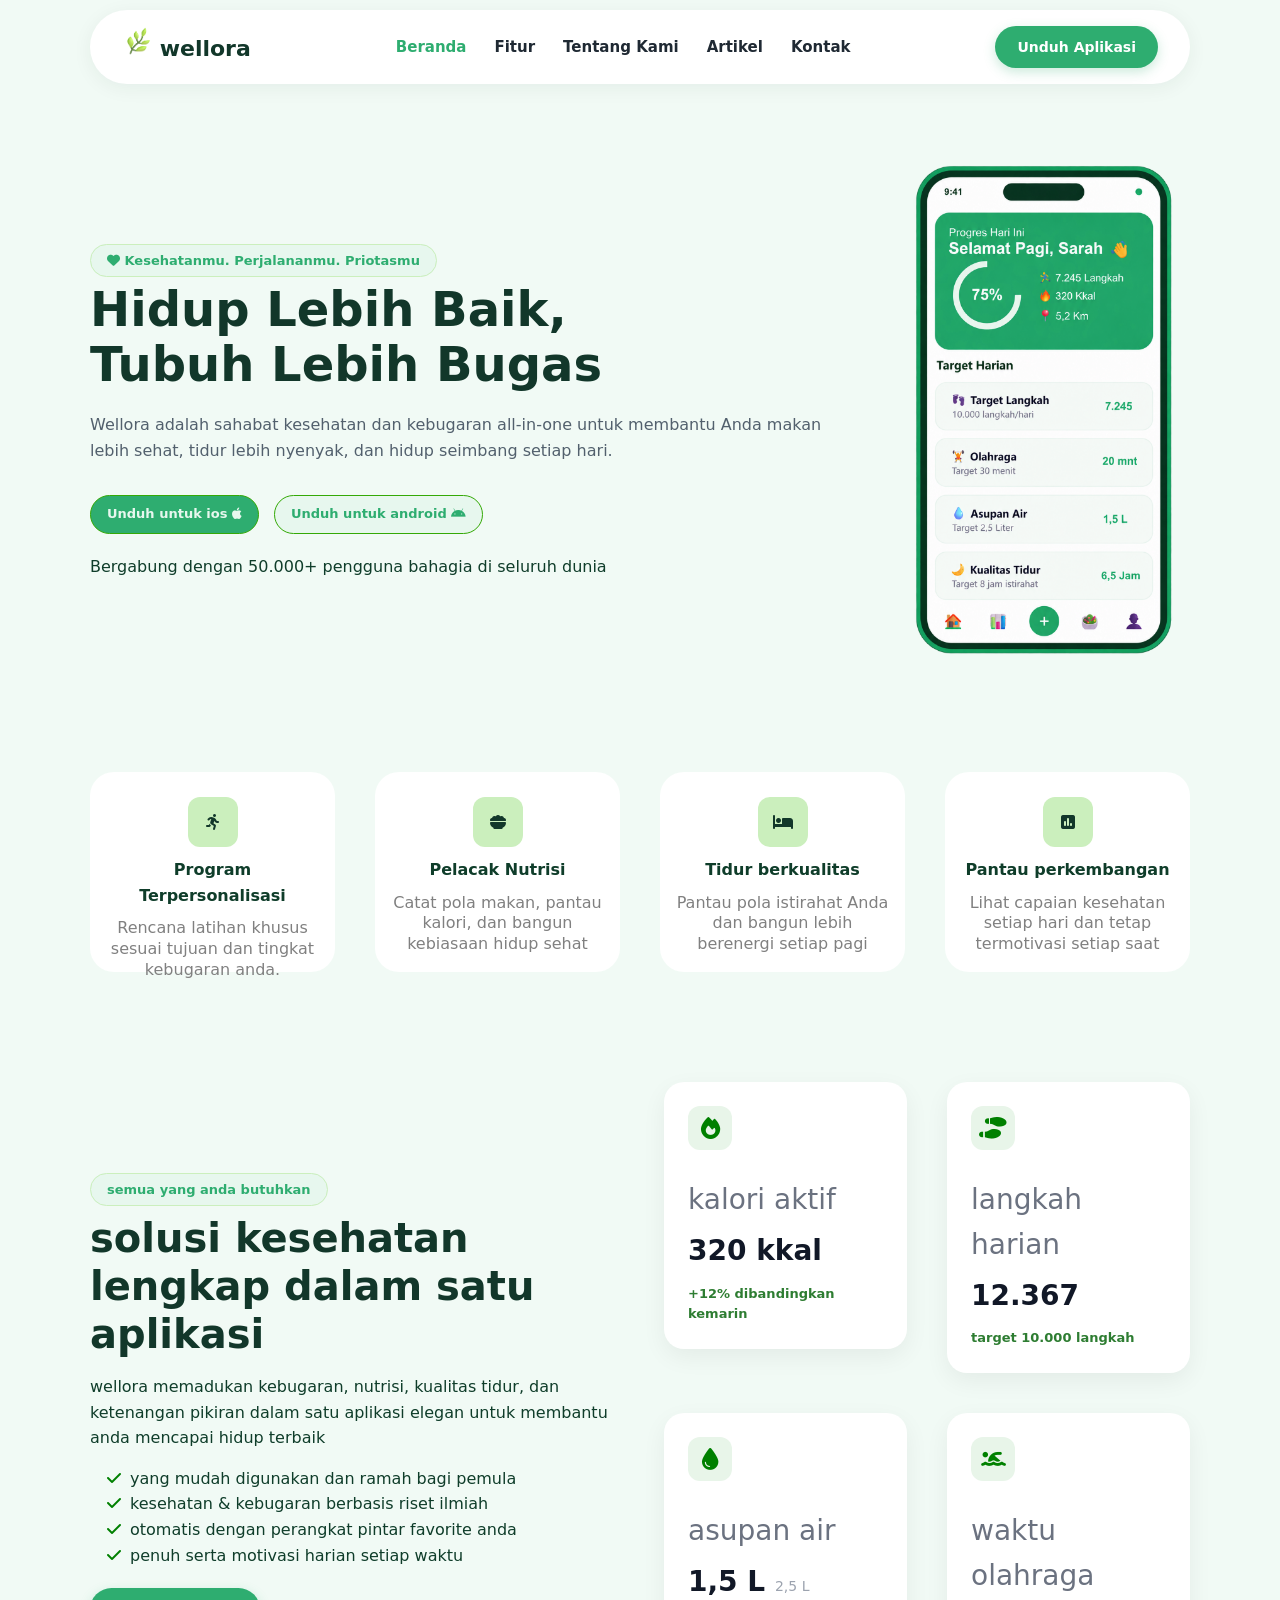
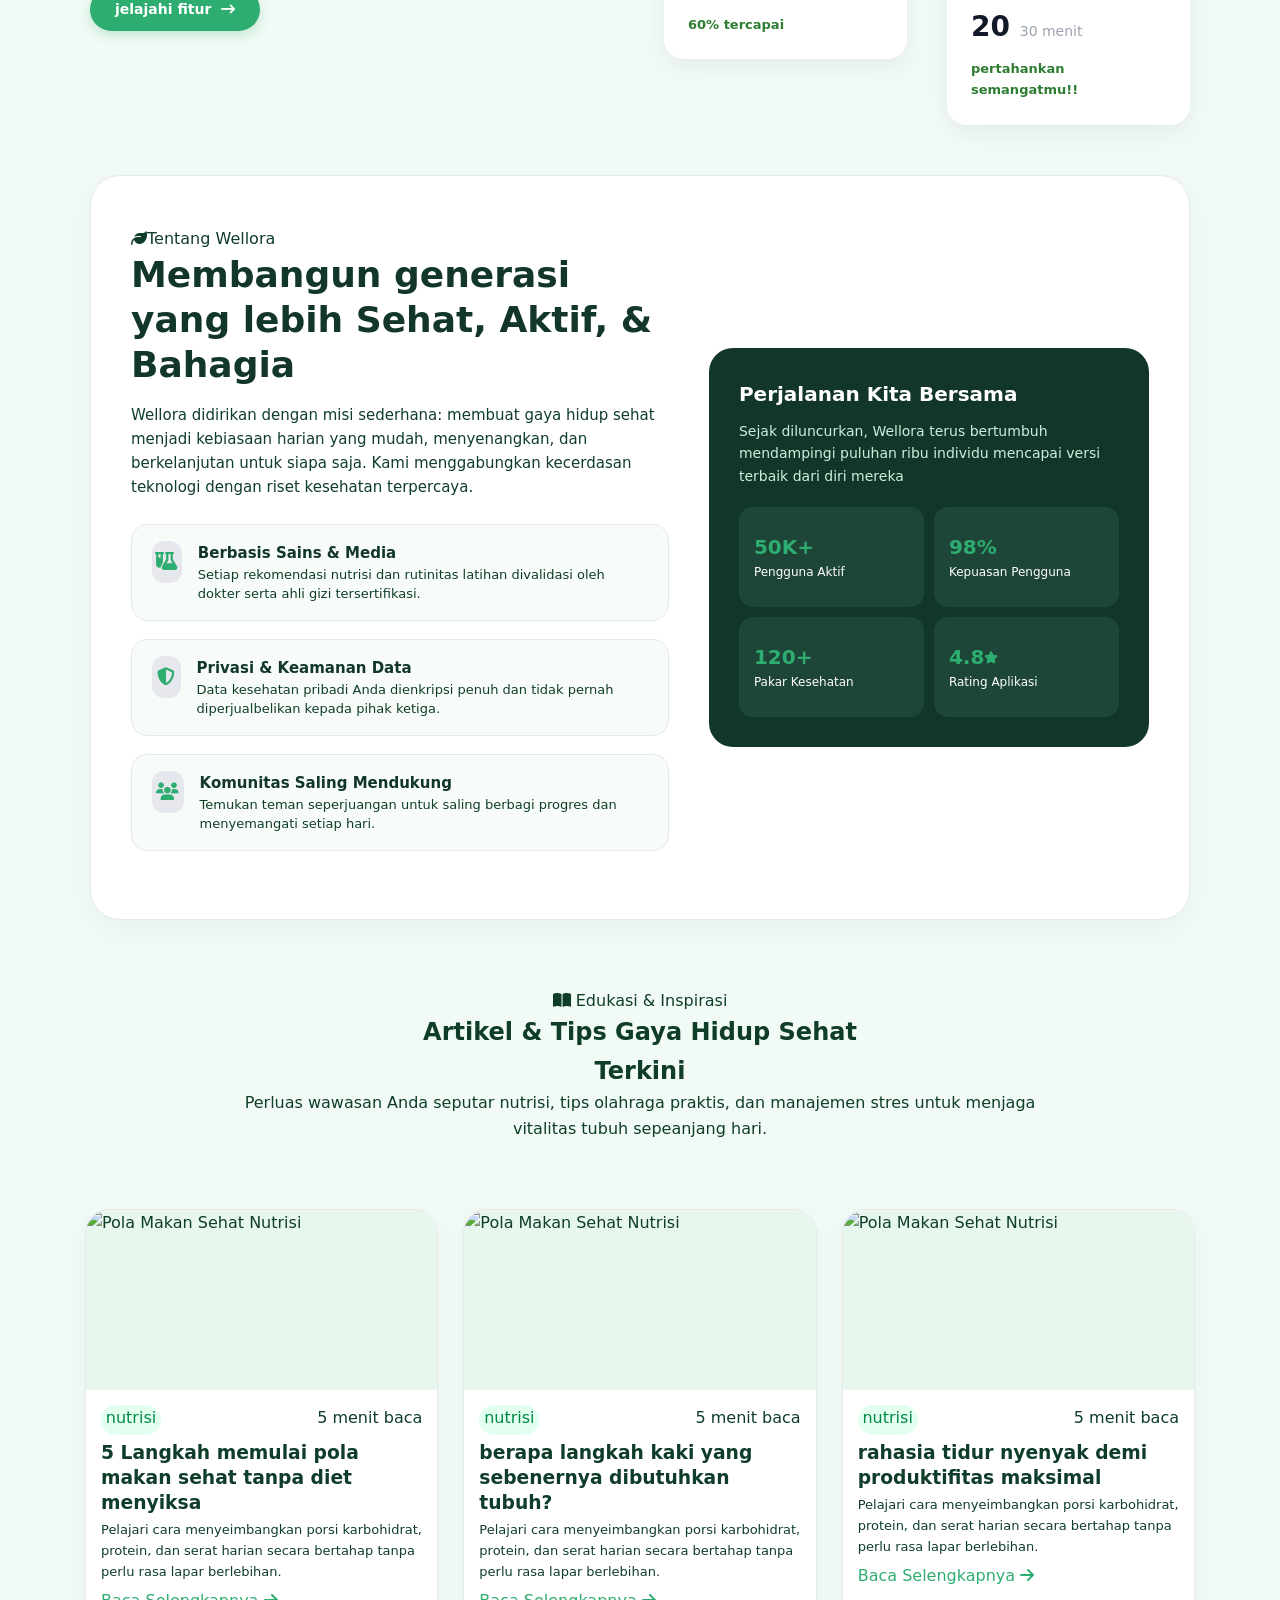
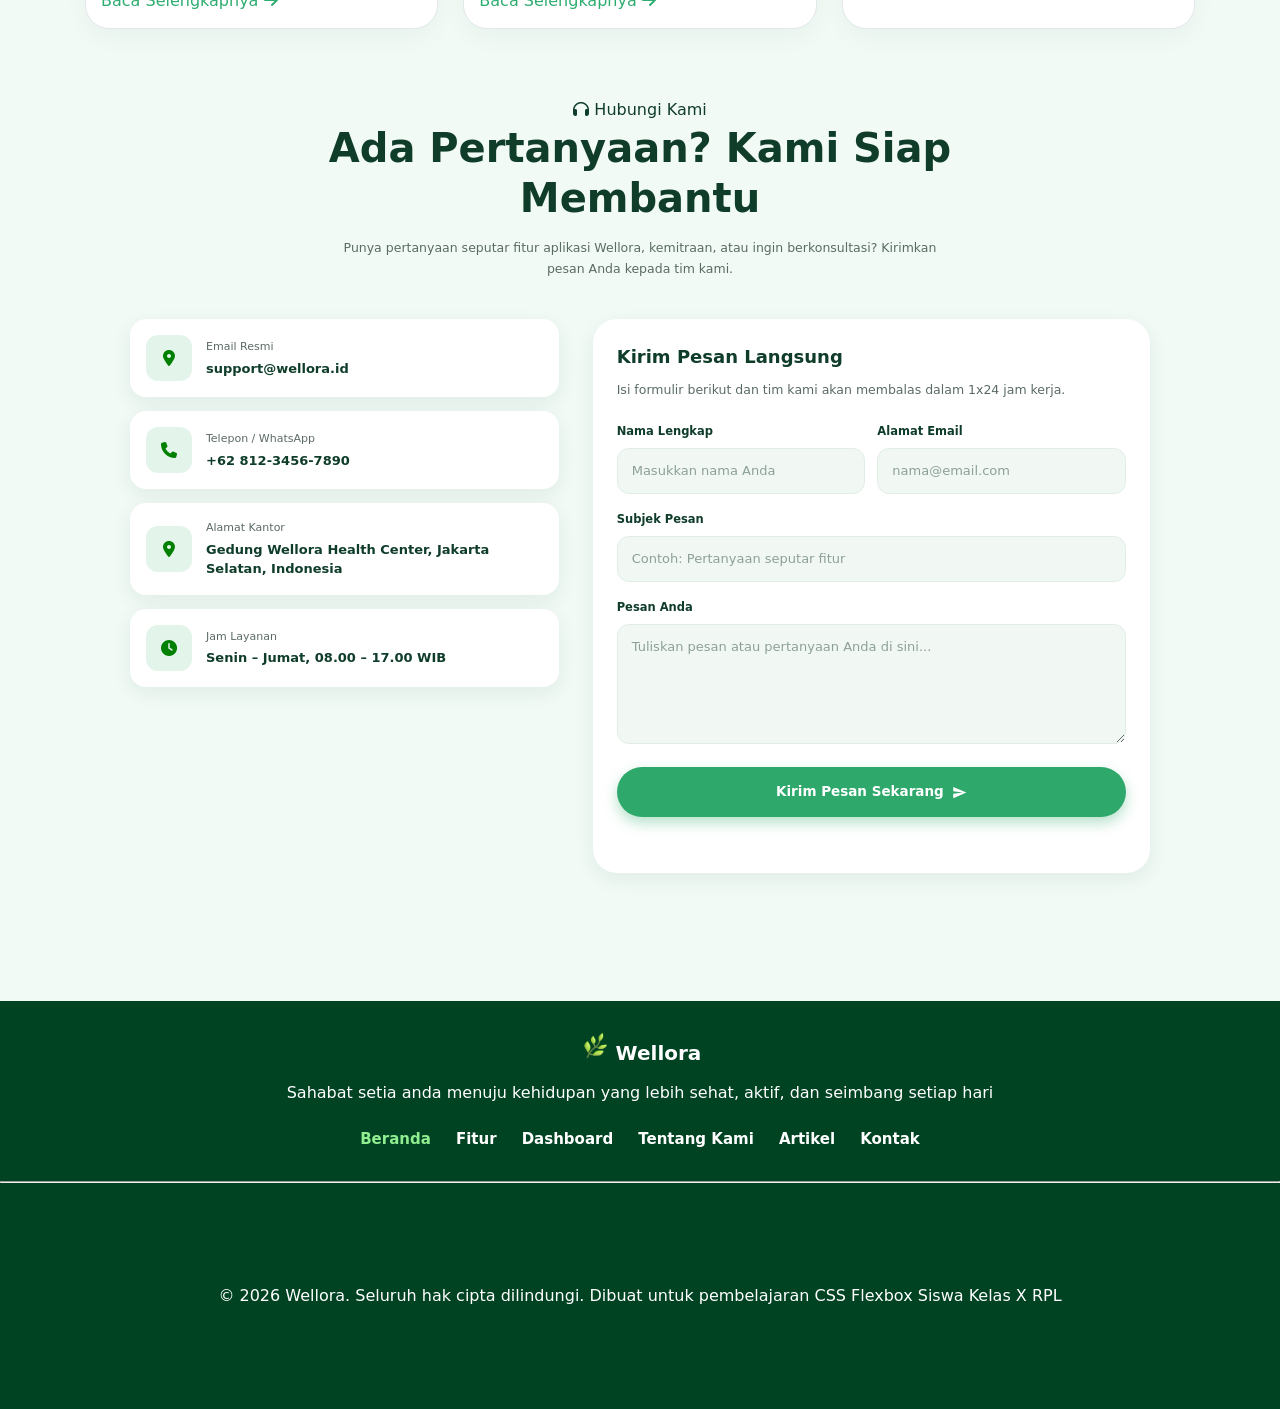
==== index.html @ 50b8ae38 "Add files via upload" ====
<!doctype html>
<html lang="en">
  <head>
    <meta charset="UTF-8" />
    <meta name="viewport" content="width=device-width, initial-scale=1.0" />
    <link rel="stylesheet" href="style.css" />
    <title>wellora</title>
    <link rel="icon" type="image/png" href="/assets/logo wellora.png">

    <!-- Font Awesome Icon Library -->
    <link
      rel="stylesheet"
      href="https://cdnjs.cloudflare.com/ajax/libs/font-awesome/6.7.2/css/all.min.css"
    />

    <title>Wellora</title>
  </head>
  <body>
    <!-- Header -->
    <header>
      <!-- Logo -->
      <a href="#" class="nav-logo">
        <span class="nav-logo-icon">
          <img
            src="assets/logo wellora.png"
            alt="wellora"
            width="30px"
            height="30px"
          />
        </span>
        wellora
      </a>

      <!-- Menu -->
      <nav class="nav-menu">
        <a href="#beranda" class="nav-item active">Beranda</a>
        <a href="#fitur" class="nav-item">Fitur</a>
        <a href="#tentang wellora" class="nav-item">Tentang Kami</a>
        <a href="#artikel" class="nav-item">Artikel</a>
        <a href="#kontak" class="nav-item">Kontak</a>
      </nav>

      <!-- Tombol -->
      <div class="nav-button">
        <a href="#" class="btn-unduh">Unduh Aplikasi</a>
      </div>
    </header>

    <!-- Hero -->
    <section class="hero" id="beranda">
      <div class="text-hero">
        <span class="badge-hero"
          ><i class="fa-solid fa-heart"></i> Kesehatanmu. Perjalananmu.
          Priotasmu</span
        >

        <h1 class="judul-hero">
          Hidup Lebih Baik,<br />
          Tubuh Lebih Bugas
        </h1>

        <p class="deskripsi-hero">
          Wellora adalah sahabat kesehatan dan kebugaran all-in-one untuk
          membantu Anda makan lebih sehat, tidur lebih nyenyak, dan hidup
          seimbang setiap hari.
        </p>

        <div class="button-hero">
          <a class="btn-hero-1" href="#"
            >Unduh untuk ios <i class="fa-brands fa-apple"></i>
          </a>
          <a class="btn-hero-2" href="#"
            >Unduh untuk android
            <i class="fa-brands fa-android"></i>
          </a>
        </div>

        <div class="tagline">
          Bergabung dengan 50.000+ pengguna bahagia di seluruh dunia
        </div>
      </div>

      <div class="gambar-hero">
        <img class="gambar" src="assets/mobile.png" alt="mobile app" />
      </div>
    </section>

    <!-- container -->
    <section class="card">
      <div class="box">
        <div class="icon"><i class="fa-solid fa-person-running"></i></div>
        <h4 class="desk-box">Program Terpersonalisasi</h4>
        <p class="p-icon">
          Rencana latihan khusus sesuai tujuan dan tingkat kebugaran anda.
        </p>
      </div>

      <div class="box">
        <div class="icon"><i class="fa-solid fa-bowl-food"></i></div>
        <h4 class="desk-box">Pelacak Nutrisi</h4>
        <p class="p-icon">
          Catat pola makan, pantau kalori, dan bangun kebiasaan hidup sehat
        </p>
      </div>

      <div class="box">
        <div class="icon"><i class="fa-solid fa-bed"></i></div>
        <h4 class="desk-box">Tidur berkualitas</h4>
        <p class="p-icon">
          Pantau pola istirahat Anda dan bangun lebih berenergi setiap pagi
        </p>
      </div>

      <div class="box">
        <div class="icon"><i class="fa-solid fa-square-poll-vertical"></i></div>
        <h4 class="desk-box">Pantau perkembangan</h4>
        <p class="p-icon">
          Lihat capaian kesehatan setiap hari dan tetap termotivasi setiap saat
        </p>
      </div>
    </section>

    <!-- fitur -->
     <section class="solusi" id="fitur">
     <div class="fitur-wellora">

      <!-- bagian kanan fitur -->
        <span class="badge-kanan-fitur">semua yang anda butuhkan</span>
        <h2 class="judul-fitur">solusi kesehatan lengkap dalam satu aplikasi</h2>
        <p class="paragraf-fitur">wellora memadukan kebugaran, nutrisi, kualitas tidur, dan ketenangan pikiran dalam satu aplikasi elegan untuk membantu anda mencapai hidup terbaik</p>
        <ul class="fa-ul">
          <li><span class="fa-li"><i class="fa-solid fa-check"></i></span> yang mudah digunakan dan ramah bagi pemula</li>
          <li><span class="fa-li"><i class="fa-solid fa-check"></i></span> kesehatan & kebugaran berbasis riset ilmiah</li>
          <li><span class="fa-li"><i class="fa-solid fa-check"></i></span> otomatis dengan perangkat pintar favorite anda</li>
          <li><span class="fa-li"><i class="fa-solid fa-check"></i></span> penuh serta motivasi harian setiap waktu</li>
        </ul>
        <div class="eksplor-fitur">
          <a href="#" class="btn-fitur">jelajahi fitur &nbsp;<i class="fa-solid fa-arrow-right-long"></i></a>
        </div>
      </div>

      <!-- bagian kiri fitur-->
       <div class="kiri">
      <div class="stats-grid">
        <div class="stat-card">
          <div class="stat-icon"><i class="fa-solid fa-fire"></i></div>
          <p class="stat-label">kalori aktif</p>
          <h3 class="stat-value">320 kkal</h3>
          <p class="stat-note">+12% dibandingkan kemarin</p>
        </div>
      </div>

      <div class="stats-grid">
        <div class="stat-card">
          <div class="stat-icon"><i class="fa-solid fa-shoe-prints"></i></div>
          <p class="stat-label">langkah harian</p>
          <h3 class="stat-value">12.367</h3>
          <p class="stat-note">target 10.000 langkah</p>
        </div>
      </div>

      <div class="stats-grid">
        <div class="stat-card">
          <div class="stat-icon"><i class="fa-solid fa-droplet"></i></div>
          <p class="stat-label">asupan air</p>
          <h3 class="stat-value">1,5 L <small>2,5 L</small></h3>
          <p class="stat-note">60% tercapai</p>
        </div>
      </div>

      <div class="stats-grid">
        <div class="stat-card">
          <div class="stat-icon"><i class="fa-solid fa-person-swimming"></i></div>
          <p class="stat-label">waktu olahraga</p>
          <h3 class="stat-value">20 <small>30 menit</small></h3>
          <p class="stat-note">pertahankan semangatmu!!</p>
        </div>
      </div>

     </section>

    <!-- About us -->
    <section class="about" id="tentang wellora">
      <div class="about-kiri">
        <span class="about-badge">
          <i class="fa-solid fa-leaf"></i>Tentang Wellora
        </span>
        <h2 class="about-title">
          Membangun generasi yang lebih Sehat, Aktif, & Bahagia
        </h2>
        <p class="about-desc">
          Wellora didirikan dengan misi sederhana: membuat gaya hidup sehat
          menjadi kebiasaan harian yang mudah, menyenangkan, dan berkelanjutan
          untuk siapa saja. Kami menggabungkan kecerdasan teknologi dengan riset
          kesehatan terpercaya.
        </p>
        <div class="about-values">
          <!-- Value 1 -->
          <div class="value-item">
            <div class="value-icon">
              <i class="fa-solid fa-flask-vial"></i>
            </div>
            <div class="value-text">
              <div class="value-title">Berbasis Sains & Media</div>
              <div class="value-desc">
                Setiap rekomendasi nutrisi dan rutinitas latihan divalidasi oleh
                dokter serta ahli gizi tersertifikasi.
              </div>
            </div>
          </div>

          <!-- Value 2 -->
          <div class="value-item">
            <div class="value-icon">
              <i class="fa-solid fa-shield-halved"></i>
            </div>
            <div class="value-text">
              <div class="value-title">Privasi & Keamanan Data</div>
              <div class="value-desc">
                Data kesehatan pribadi Anda dienkripsi penuh dan tidak pernah
                diperjualbelikan kepada pihak ketiga.
              </div>
            </div>
          </div>

          <!-- Value 3 -->
          <div class="value-item">
            <div class="value-icon">
              <i class="fa-solid fa-users"></i>
            </div>
            <div class="value-text">
              <div class="value-title">Komunitas Saling Mendukung</div>
              <div class="value-desc">
                Temukan teman seperjuangan untuk saling berbagi progres dan
                menyemangati setiap hari.
              </div>
            </div>
          </div>
        </div>
      </div>
      <!-- kanan -->
      <div class="about-kanan">
        <div class="box-about-kanan">
          <h2 class="title-about-kanan">Perjalanan Kita Bersama</h2>
          <p class="desc-about-kanan">
            Sejak diluncurkan, Wellora terus bertumbuh mendampingi puluhan ribu
            individu mencapai versi terbaik dari diri mereka
          </p>

          <div class="card-about-kanan">
            <div class="card-item">
              <span class="card-about-kanan-bawah">50K+</span>
              <span class="deskrip">Pengguna Aktif</span>
              
            </div>
            <div class="card-item">
              <span class="card-about-kanan-bawah">98%</span>
              <span class="deskrip">Kepuasan Pengguna</span>
              
            </div>
            <div class="card-item">
              <span class="card-about-kanan-bawah">120+</span>
              <span class="deskrip">Pakar Kesehatan</span>
              
            </div>
            <div class="card-item">
              <span class="card-about-kanan-bawah">4.8<i class="fa-solid fa-star fa-2xs"></i></span>
              <span class="deskrip">Rating Aplikasi</span>
              
            </div>
          </div>
        </div>
      </div>
    </section>

    <!-- artikel -->
      <section class="artikel" id="artikel">
        <!-- Judul -->
        <div class="containerartikel">
         <span>
         <i class="fa-solid fa-book-open"></i> Edukasi & Inspirasi
         </span>
         <h1>Artikel & Tips Gaya Hidup Sehat<br>Terkini</h1>
         <p>Perluas wawasan Anda seputar nutrisi, tips olahraga praktis, dan manajemen stres untuk menjaga<br>vitalitas tubuh sepeanjang hari.</p>
        </div>

        <!-- 3 CARD -->
         <div class="articles-grid">
          <!-- Artikel 1 -->
           <div class="article-card">
            <div class="article-img-box">
              <img src="https://images.unsplash.com/photo-1498837167922-ddd27525d352?q=80&w=2070&auto=format&fit=crop&ixlib=rb-4.1.0&ixid=NHwxMjA3fDA%3D" alt="Pola Makan Sehat Nutrisi" class="article-img" width="600">
            </div>
            <div class="article-content">
              <div class="article-meta">
                <span class="article-tag">nutrisi</span>
                <span>5 menit baca</span>
              </div>
              <h3 class="article-title">
                5 Langkah memulai pola makan sehat tanpa diet menyiksa
              </h3>
              <p class="article-snippet">
                Pelajari cara menyeimbangkan porsi karbohidrat, protein, dan serat harian secara bertahap tanpa perlu rasa lapar berlebihan.
              </p>
              <a href="detail.html?id=0" class="article-link">
                Baca Selengkapnya
                <i class="fa-solid fa-arrow-right"></i>
              </a>
            </div>

           </div>

            <!-- Artikel 2 -->
           <div class="article-card">
            <div class="article-img-box">
              <img src="https://images.unsplash.com/photo-1476480862126-209bfaa8edc8?q=80&w=2940&auto=format&fit=crop&ixlib=rb-4.1.0&ixid=NHwxMjA3fDA%3D" alt="Pola Makan Sehat Nutrisi" class="article-img" width="600">
            </div>
            <div class="article-content">
              <div class="article-meta">
                <span class="article-tag">nutrisi</span>
                <span>5 menit baca</span>
              </div>
              <h3 class="article-title">
                berapa langkah kaki yang sebenernya dibutuhkan tubuh?
              </h3>
              <p class="article-snippet">
                Pelajari cara menyeimbangkan porsi karbohidrat, protein, dan serat harian secara bertahap tanpa perlu rasa lapar berlebihan.
              </p>
              <a href="detail.html?id=1" class="article-link">
                Baca Selengkapnya
                <i class="fa-solid fa-arrow-right"></i>
              </a>
            </div>

           </div>

            <!-- Artikel 3 -->
           <div class="article-card">
            <div class="article-img-box">
              <img src="https://images.unsplash.com/photo-1541781774459-bb2af2f05b55?q=80&w=2060&auto=format&fit=crop&ixlib=rb-4.1.0&ixid=NHwxMjA3fDA%3D" alt="Pola Makan Sehat Nutrisi" class="article-img" width="600">
            </div>
            <div class="article-content">
              <div class="article-meta">
                <span class="article-tag">nutrisi</span>
                <span>5 menit baca</span>
              </div>
              <h3 class="article-title">
                rahasia tidur nyenyak demi produktifitas maksimal
              </h3>
              <p class="article-snippet">
                Pelajari cara menyeimbangkan porsi karbohidrat, protein, dan serat harian secara bertahap tanpa perlu rasa lapar berlebihan.
              </p>
              <a href="detail.html?id=2" class="article-link">
                Baca Selengkapnya
                <i class="fa-solid fa-arrow-right"></i>
              </a>
            </div>

           </div>
         </div>
      </section>
    <!-- kontak -->
    <section class="kontak" id="kontak">
    <div class="kontak-header">
      <span class="label-header">
        <i class="fa-solid fa-headphones"></i>
        Hubungi Kami
      </span>
      <h1>Ada Pertanyaan? Kami Siap<br>Membantu</h1>
      <p>Punya pertanyaan seputar fitur aplikasi Wellora, kemitraan, atau ingin berkonsultasi? Kirimkan <br>pesan Anda kepada tim kami.</p>
    </div>
 
    <div class="kontak-grid">
      <div class="info-list">
        <div class="info-kartu">
          <div class="info-ikon"><i class="fa-solid fa-location-dot"></i></div>
          <div class="info-teks"><small>Email Resmi</small><strong>support@wellora.id</strong></div>
        </div>
 
        <div class="info-kartu">
          <div class="info-ikon"><i class="fa-solid fa-phone"></i></div>
          <div class="info-teks"><small>Telepon / WhatsApp</small><strong>+62 812-3456-7890</strong></div>
        </div>
 
        <div class="info-kartu">
          <div class="info-ikon"><i class="fa-solid fa-location-dot"></i></div>
          <div class="info-teks"><small>Alamat Kantor</small><strong>Gedung Wellora Health Center, Jakarta Selatan, Indonesia</strong></div>
        </div>
 
        <div class="info-kartu">
          <div class="info-ikon"><i class="fa-solid fa-clock"></i></div>
          <div class="info-teks"><small>Jam Layanan</small><strong>Senin – Jumat, 08.00 – 17.00 WIB</strong></div>
        </div>
      </div>
 
      <div class="form-kartu">
        <h2>Kirim Pesan Langsung</h2>
        <p class="deskripsi">Isi formulir berikut dan tim kami akan membalas dalam 1x24 jam kerja.</p>
 
        <form id="form-kontak">
          <div class="baris">
            <div class="grup">
              <label for="nama">Nama Lengkap</label>
              <input type="text" id="nama" placeholder="Masukkan nama Anda" required>
            </div>
            <div class="grup">
              <label for="email">Alamat Email</label>
              <input type="email" id="email" placeholder="nama@email.com" required>
            </div>
          </div>
 
          <div class="grup">
            <label for="subjek">Subjek Pesan</label>
            <input type="text" id="subjek" placeholder="Contoh: Pertanyaan seputar fitur" required>
          </div>
 
          <div class="grup">
            <label for="pesan">Pesan Anda</label>
            <textarea id="pesan" placeholder="Tuliskan pesan atau pertanyaan Anda di sini..." required></textarea>
          </div>
 
          <button type="submit" class="tombol">
            Kirim Pesan Sekarang
            <svg viewBox="0 0 24 24" aria-hidden="true"><path d="M2 21l21-9L2 3v7l15 2-15 2z"/></svg>
          </button>
 
          <div class="status" id="status" role="status"></div>
        </form>
      </div>
    </div>
  </section>
  
  <!-- footer -->
   <footer class="footer-wellora">
      <div class="text-footer">
        <h2 class="judul-icon-footer">
          <img class="gambar-footer" src="/assets/logo wellora.png" alt="logo wellora">
          Wellora
        </h2>
        <p class="paragraf-footer">Sahabat setia anda menuju kehidupan yang lebih sehat, aktif, dan seimbang setiap hari</p>
      </div>
      <nav class="nav-menu-footer">
        <a href="#beranda" class="nav-item-footer active">Beranda</a>
        <a href="#fitur" class="nav-item-footer">Fitur</a>
        <a href="#" class="nav-item-footer">Dashboard</a>
        <a href="#tentang wellora" class="nav-item-footer">Tentang Kami</a>
        <a href="#artikel" class="nav-item-footer">Artikel</a>
        <a href="#kontak" class="nav-item-footer">Kontak</a>
      </nav>
      <hr style="margin-top: 30px;">
      <p class="paragraf-akhir-footer"> &copy; 2026 Wellora. Seluruh hak cipta dilindungi. Dibuat untuk pembelajaran CSS Flexbox Siswa Kelas X RPL</p>
   </footer>
     </div>
     <button class="btn-back-to-top" id="btnback" onclick="keatashalaman()">
      <i class="fa-solid fa-arrow-up"></i>
     </button>

     <script>
      window.addEventListener('scroll',function() {

        const btnTop = document.getElementById('btnback')

        if (window.scrollY > 300){
          btnTop.style.display = 'flex';
        } else {
          btnTop.style.display = 'none';
        }
      });

      function keatashalaman(){
        window.scrollTo({
          top: 0, behavior: 'smooth'
        })
      }
     </script>
  </body>
</html>
---- style.css ----
:root{
  --warna-hijau-gelap : #12372a;
  --warna-button : #2ead70;
  --warna-test-desc : var(--warna-test-desc);
  --size-text-desc : 16px;
  --size-judul : 48px;
}

/* reset all */
* {
  box-sizing: border-box;
  margin: 0;
  padding: 0;
}

body {
  font-family: "Segoe UI", Tahoma, Geneva, Verdana, sans-serif;
  background-color: #f8fcf9;
  color: #1f2933;
  line-height: 1.6; /* Jarak antar baris */
}

/* header dan navbar */
header {
  width: 90%;
  max-width: 1100px;
  background-color: white;
  border-radius: 40px;
  box-shadow: 0 4px 20px rgba(18, 55, 42, 0.06);
  margin: 10px auto 30px auto;
  padding: 16px 32px;

  display: flex;
  justify-content: space-between;
}

.nav-logo {
  font-size: 22px;
  font-weight: 800;
  color: var(--warna-hijau-gelap);
  text-decoration: none;
}

.nav-menu {
  display: flex;
  align-items: center;
  gap: 28px;
}

.nav-item {
  color: #1f2933;
  text-decoration: none;
  font-weight: 600;
  font-size: 15px;
}

.nav-item:hover,
.nav-item.active {
  color: #2ead70;
  transition: color 0.2s ease;
}

.btn-unduh {
  background-color: var(--warna-button);
  padding: 10px 22px;
  border-radius: 25px;
  color: white;
  text-decoration: none;
  font-weight: 700;
  font-size: 14px;

  display: flex;
  align-items: center;

  box-shadow: 0 4px 12px rgba(46, 173, 112, 0.25);
}

.btn-unduh:hover {
  background-color: #248c5a;
  transform: translateY(-2px);
  transition: transform 0.2s ease;
}

/* hero section */
.hero,
.about,
.card {
  width: 90%;
  max-width: 1100px;
  margin: 0 auto;

  display: flex;
  justify-content: space-between;
  align-items: center;
  gap: 40px;

  padding-top: 30px;
  padding-bottom: 60px;
}

/* .gambar-hero {
} */

.gambar {
  width: 100%;
  max-width: 480px;
  height: auto;
}

.badge-hero {
  background-color: #e7f7ee;
  color: var(--warna-button);
  padding: 8px 16px;
  border: 1px solid #cbefbd;
  border-radius: 20px;
  font-size: 13px;
  font-weight: 700;
  margin-bottom: 50px;
}

.judul-hero {
  font-size: 48px;
  color: var(--warna-hijau-gelap);
  font-weight: 800;
  line-height: 1.15;
  margin-bottom: 20px;
  margin-top: 9px;
}

.deskripsi-hero {
  font-size: 16px;
  color: #52606d;
  line-height: 1.65;
  margin-bottom: 30px;
}

.button-hero {
  padding-bottom: 20px;

  display: flex;
  gap: 15px;
  align-items: center;
}

.btn-hero-1 {
  color: #e7f7ee;
  background-color: var(--warna-button);
  padding: 8px 16px;
  border: 1px solid #34a906;
  border-radius: 20px;
  font-size: 13px;
  font-weight: 700;
  text-decoration: none;
}

.btn-hero-1:hover {
  background-color: #e7f7ee;
  color: var(--warna-button);
  transform: translateY(-3px);
  transition: transform 0.2s ease;
}

.btn-hero-2 {
  color: var(--warna-button);
  background-color: #e7f7ee;
  padding: 8px 16px;
  border: 1px solid #34a906;
  border-radius: 20px;
  font-size: 13px;
  font-weight: 700;
  text-decoration: none;
}

.btn-hero-2:hover {
  background-color: var(--warna-button);
  color: #e7f7ee;
  transform: translateY(-3px);
  transition: transform 0.2s ease;
}

/* card */

/* .card {
  width: 90%;
  max-width: auto;
  height: 500px;

  display: flex;

  align-items: center;
  gap: 40px;

  padding: 0 0 0 150px;
} */

.box {
  width: 600px;
  height: 200px;
  border-radius: 24px;
  background-color: white;
  border: 1px;
  padding-top: 30px;
  /* box-shadow: 0 4px 20px rgba(18, 55, 42, 0.06); */
  display: block;
  text-align: center;

  padding: 15px;
}

.box:hover {
  transform: translateY(-5px);
  transition: transform 0.2s ease;
  box-shadow: 0 4px 20px rgba(11, 32, 25, 0.06);
}

.icon {
  background-color: #cbefbd;
  color: var(--warna-hijau-gelap);
  border: 1px;
  border-radius: 12px;
  width: 50px;
  height: 50px;

  display: flex;
  justify-content: center;
  align-items: center;

  margin: auto;
  margin-top: 10px;
}

.desk-box {
  margin-top: 10px;
  margin-bottom: 10px;
}

.p-icon {
  line-height: 1.3;
  color: gray;
}

/* about */
.about {
  background-color: white;
  border-radius: 30px;
  box-shadow: 0 10px 30px rgba(18, 55, 42, 0.04);
  border: 1px solid #e6e9e8;

  padding: 50px 40px;
}

.about-kiri {
  display: flex;
  flex: 1.1;
  flex-direction: column;
}

.about-title {
  font-size: 36px;
  color: var(--warna-hijau-gelap);
  font-weight: 800;
  line-height: 1.25;
  margin-bottom: 16px;
}

.about-desc {
  font-size: 15px;
  color: var(--warna-test-desc);
  line-height: 1.6;
  margin-bottom: 25px;
}

.value-item {
  display: flex;
  gap: 16px;
  background-color: #f8fcf9;
  padding: 16px 20px;
  border-radius: 16px;
  border: 1px solid #e5e9e8;
  margin-bottom: 18px;
}

.value-icon {
  font-size: 18px;
  border-radius: 12px;
  background-color: #e7e7ee;
  color: var(--warna-button);
  width: 42px;
  height: 42px;

  display: flex;
  align-items: center;
  justify-content: center;
}

.value-title {
  font-weight: 700;
  font-size: 15px;
  color: var(--warna-hijau-gelap);
}

.value-desc {
  font-size: 13px;
  color: var(--warna-test-desc);
  line-height: 1.5;
}

.about-kanan {
  display: flex;
  flex: 0.9;
  flex-direction: column;
}

.box-about-kanan {
  background-color: var(--warna-hijau-gelap);
  color: white;
  padding: 30px;
  border-radius: 24px;
  box-shadow: 0, 10px, 25px, rgba(18, 55, 42, 0.15);
}

.title-about-kanan {
  font-size: 20px;
  font-weight: 800;
  color: white;
}

.desc-about-kanan {
  font-size: 14px;
  color: #cbefdb;
  margin-top: 10px;
  margin-bottom: 20px;
}

.card-about-kanan {
  display: flex;
  flex-wrap: wrap;
  gap: 10px;
}

.card-item {
  background-color: #1e4638;
  width: 185px;
  height: 100px;
  font-size: 10px;
  border-radius: 14px;
  display: flex;
  flex-direction: column;
  justify-content: center;
  align-items: start;
  padding-left: 15px;
}

.card-about-kanan-bawah {
  color: var(--warna-button);
  /* background-color: wheat; */
  font-size: 20px;
  font-weight: 900;
}

.deskrip {
  font-size: 12px;
}

#logo {
  margin-right: 5px;
}

.title-hubungi {
  margin-top: 20px;
}
    .kartu {
      width: 100%;
      max-width: 460px;
      background: #fff;
      border-radius: 24px;
      padding: 28px 24px;
      box-shadow: 0 10px 30px rgba(15, 61, 42, 0.08);
    }
 
    h2 { margin: 0 0 8px; font-size: 20px; }
 
    .deskripsi {
      margin: 0 0 22px;
      font-size: 13px;
      color: var(--teks-abu);
    }
 
    .baris {
      display: grid;
      grid-template-columns: 1fr 1fr;
      gap: 12px;
    }
 
    .grup { margin-bottom: 16px; }
 
    label {
      display: block;
      margin-bottom: 7px;
      font-size: 12px;
      font-weight: 700;
      align-items: center;
      display: flex;
      /* text-align: center; */
    }
 
    input, textarea {
      width: 100%;
      padding: 12px 14px;
      font: inherit;
      font-size: 14px;
      color: var(--teks);
      background: var(--input-bg);
      border: 1px solid var(--input-border);
      border-radius: 14px;
      outline: none;
      transition: border-color .2s, box-shadow .2s, background .2s;
    }
 
    input::placeholder, textarea::placeholder { color: #8ca097; }
 
    input:focus, textarea:focus {
      background: #fff;
      border-color: var(--hijau);
      box-shadow: 0 0 0 3px rgba(47, 168, 107, 0.18);
    }
 
    textarea { min-height: 110px; resize: vertical; }
 
    button {
      width: 100%;
      margin-top: 4px;
      padding: 14px;
      display: flex;
      align-items: center;
      justify-content: center;
      gap: 8px;
      font: inherit;
      font-size: 14px;
      font-weight: 700;
      color: #fff;
      background: var(--hijau);
      border: 0;
      border-radius: 999px;
      cursor: pointer;
      box-shadow: 0 6px 14px rgba(47, 168, 107, 0.35);
      transition: background .2s, transform .1s;
    }
 
    button:hover { background: var(--hijau-tua); }
    button:active { transform: scale(0.98); }
    button svg { width: 16px; height: 16px; fill: #fff; }
 
    .status {
      margin-top: 14px;
      font-size: 13px;
      text-align: center;
      min-height: 18px;
    }
    .status.sukses { color: var(--hijau-tua); }
 
    @media (max-width: 420px) {
      .baris { grid-template-columns: 1fr; gap: 0; }
    }
        :root {
      --hijau: #2fa86b;
      --hijau-tua: #1f8f56;
      --hijau-muda: #e3f4ea;
      --teks: #0f3d2a;
      --teks-abu: #5a6b63;
      --latar: #f1faf5;
      --input-bg: #f1f8f4;
      --input-border: #e1eee6;
      --bayangan: 0 6px 20px rgba(15, 61, 42, 0.07);
    }
 
    * { box-sizing: border-box; }
 
    body {
      margin: 0;
      background: var(--latar);
      color: var(--teks);
      font-family: "Segoe UI", system-ui, -apple-system, sans-serif;
    }
 
    .kontak {
      max-width: 1080px;
      margin: 0 auto;
      padding: 28px 30px;

    }
 
    /* ---------- Header (rata tengah di atas kolom kiri) ---------- */
     .kontak-header {
        width: 90%;
        max-width: 1100px;
        margin: 40px auto;
        text-align: center;
    }
 
    .label {
      display: inline-flex;
      align-items: center;
      gap: 6px;
      margin-bottom: 8px;
      font-size: 13px;
    }
    .label svg { width: 14px; height: 14px; fill: var(--teks); }
 
    .kontak-header h1 {
      margin: 0 0 14px;
      font-size: 40px;
      line-height: 1.25;
      font-weight: 800;
    }
 
    .kontak-header p {
      margin: 0;
      font-size: 12.5px;
      line-height: 1.7;
      color: var(--teks-abu);
    }
 
    /* ---------- Grid dua kolom ---------- */
    .kontak-grid {
      display: grid;
      grid-template-columns: minmax(0, 1fr) minmax(0, 1.3fr);

      gap: 34px;
      align-items: start;
    }
 
    /* ---------- Kartu info ---------- */
    .info-list { display: flex; flex-direction: column; gap: 14px; }
 
    .info-kartu {
      display: flex;
      align-items: center;
      gap: 14px;
      padding: 16px;
      background: #fff;
      border-radius: 16px;
      box-shadow: var(--bayangan);
    }
 
    .info-ikon {
      flex-shrink: 0;
      width: 46px;
      height: 46px;
      display: flex;
      align-items: center;
      justify-content: center;
      background: var(--hijau-muda);
      border-radius: 12px;
      color: green;
    }
    .info-ikon svg { width: 18px; height: 18px; fill: var(--hijau-tua); }
 
    .info-teks small {
      display: block;
      margin-bottom: 3px;
      font-size: 11px;
      color: var(--teks-abu);
    }
    .info-teks strong {
      display: block;
      font-size: 13px;
      line-height: 1.5;
    }
 
    /* ---------- Kartu form ---------- */
    .form-kartu {
      padding: 24px;
      background: #fff;
      border-radius: 24px;
      box-shadow: var(--bayangan);
    }
    .form-kartu h2 { margin: 0 0 8px; font-size: 18px; }
    .deskripsi { margin: 0 0 22px; font-size: 12.5px; color: var(--teks-abu); }
 
    .baris { display: grid; grid-template-columns: 1fr 1fr; gap: 12px; }
    .grup { margin-bottom: 16px; }
 
    label { display: block; margin-bottom: 7px; font-size: 11.5px; font-weight: 700; }
 
    input, textarea {
      width: 100%;
      padding: 12px 14px;
      font: inherit;
      font-size: 13px;
      color: var(--teks);
      background: var(--input-bg);
      border: 1px solid var(--input-border);
      border-radius: 12px;
      outline: none;
      transition: border-color .2s, box-shadow .2s, background .2s;
    }
    input::placeholder, textarea::placeholder { color: #8ca097; }
    input:focus, textarea:focus {
      background: #fff;
      border-color: var(--hijau);
      box-shadow: 0 0 0 3px rgba(47, 168, 107, 0.18);
    }
    textarea { min-height: 120px; resize: vertical; }
 
    .tombol {
      width: 100%;
      margin-top: 4px;
      padding: 14px;
      display: flex;
      align-items: center;
      justify-content: center;
      gap: 8px;
      font: inherit;
      font-size: 13.5px;
      font-weight: 700;
      color: #fff;
      background: var(--hijau);
      border: 0;
      border-radius: 999px;
      cursor: pointer;
      box-shadow: 0 6px 14px rgba(47, 168, 107, 0.35);
      transition: background .2s, transform .1s;
    }
    .tombol:hover { background: var(--hijau-tua); }
    .tombol:active { transform: scale(0.98); }
    .tombol svg { width: 15px; height: 15px; fill: #fff; }
 
    .status { min-height: 18px; margin-top: 14px; font-size: 13px; text-align: center; color: var(--hijau-tua); }
 
    /* ---------- Responsif ---------- */
    @media (max-width: 640px) {
      .kontak-grid { grid-template-columns: 1fr; }
      .kontak-header { max-width: none; margin-bottom: 32px; }
      .header-artikel { max-width: none; margin-bottom: 32px; }
    }
    @media (max-width: 480px) {
      .baris { grid-template-columns: 1fr; gap: 0; }
      .form-kartu { padding: 20px 16px; }
    }
    .footer-wellora{
      background-color: #004323;
      padding-bottom: 100px;
      text-align: center;
      margin-top: 100px;
    }
    .paragraf-footer{
      color: white;
      padding-bottom: 20px;
    }
    .nav-menu-footer {
      align-items: center;
      gap: 50px;
      text-align: center; 
    }
    .nav-item-footer {
      color: white;
      text-decoration: none;
      font-weight: 600;
      font-size: 15px;
      padding: 10px;
    }
    .nav-item-footer:hover,
    .nav-item-footer.active {
      color: lightgreen;
      transition: color 0.2s ease;
      gap: 50px;
      padding-bottom: 50px;
    }
    .judul-icon-footer{
      color: white;
      padding-top: 30px;
      padding-bottom: 3px;
    }
    .gambar-footer{
      width: 50%;
      max-width: 30px;
      height: auto;
    }
    .paragraf-akhir-footer{
      color: white;
      padding-top: 100px;
    }
    .badge-kanan-fitur{
      background-color: #e7f7ee;
      color: var(--warna-button);
      padding: 8px 16px;
      border: 1px solid #cbefbd;
      border-radius: 20px;
      font-size: 13px;
      font-weight: 700;
      margin-bottom: 18px;
    }
    .judul-fitur{
      font-size: 48px;
      color: var(--warna-hijau-gelap);
      font-weight: 800;
      line-height: 1.15;
      margin-bottom: 15px;
      margin-top: 20px;
    }
    .paragraf-fitur{
      margin-bottom: 15px;
    }
    .fa-li{
      color: green;
    }
    .btn-fitur{
      background-color: var(--warna-button);
      padding: 10px 25px;
      border-radius: 25px;
      color: white;
      text-decoration: none;
      font-weight: 700;
      font-size: 14px;
      width: fit-content;
      display: flex;
      align-items: center;
      margin-top: 20px;

      box-shadow: 0 4px 12px rgba(46, 173, 112, 0.25);
    }.btn-fitur:hover {
      background-color: green;
      transform: translateY(-2px);
      transition: transfrom 0.2s ease;
    }
    .stat-grid{
      display: grid;
      grid-template-columns: repeat(2, 1fr);
      gap: 20px;
      width: 100%;
    }
    .stat-card{
      background-color: #fff;
      border-radius: 20px;
      padding: 24px;
      box-shadow: 0 8px 24px rgba(0, 0, 0, 0.06);
      transition: transfrom 0.25s ease, box-shadow 0.25s ease;
    }
    .stat-card:hover {
      transform: translateY(-4px);
      box-shadow: 0 14px 32px rgba(46, 125, 50, 0.15);
    }
    .stat-icon{
      width: 44px;
      height: 44px;
      display: grid;
      place-items: center;
      font-size: 22px;
      color: green;
      background: #e8f5e9;
      border-radius: 12px;
      margin-bottom: 28px;
    }
    .stat-label{
      display: block;
      font-size: 28px;
      color: #6b7280;
      margin-bottom: 6px;
    }
    .stat-value{
      font-size: 28px;
      font-weight: 800;
      color: #111827;
      margin: 0 0 10px;
    }
    .stat-value small {
      font-size: 14px;
      font-weight: 400;
      color: #9ca3af;
    }
    .stat-note{
      margin: 0;
      font-size: 13px;
      font-weight: 600;
      color: #2e7d32;
    }
    @media (max-width: 900px) {
      .stat-grid { grid-template-columns: 1fr; }
    }
    .fitur-wellora h2 {
      font-size: 40px;
      line-height: 1.2;
      margin: 12px 0 16px;
    }
    .solusi{
      width: 90%;
      max-width: 1100px;
      display: grid;
      grid-template-columns: 1fr 1fr;
      gap: 48px;
      align-items: center;
      margin: 50px auto;
    }

  .kiri {
    display: grid;
    gap: 40px;
    grid-template-columns: repeat(2,1fr);
  }
  html{
    scroll-behavior: smooth;
  }
  section{
    scroll-margin-top: 30px;
  }
  .btn-back-to-top{
    position: fixed;
    bottom: 30px;
    right: 30px;
    width: 48px;
    height: 48px;
    background-color: var(--warna-button);
    color: #ffff;
    border: none;
    border-radius: 50%;
    align-items: center;
    justify-content: center;
    font-size: 18px;
    cursor: pointer;
    box-shadow: 0 6px 18px rgba(46, 173, 112, 0.4);
    z-index: 999;

    transition: all 0.2s ease;
    display: none;
  }
  .btn-back-to-top:hover{
    background-color: var(--warna-hijau-gelap);
    transform: translateY(-3px);
  }
  /* card artikel */

.articles-grid {
  display: grid;
  grid-template-columns: repeat(3, 1fr);
  width: 100%;
  gap: 25px;
}

.article-card {
  background-color: white;
  border-radius: 24px;
  border: 1px solid #E5E7EB;
  box-shadow: 0 8px 24px rgba(18, 55, 42, 0.04);
  transition: transform 0.2 ease, box-shadow 0.2 ease;
  overflow: hidden;
  
}

.article-card:hover {
  transform: translateY(-5px);
  box-shadow: 0 14px 30px rgba(18, 55, 42, 0.08);
}

.article-img-box {
  width: 100%;
  height: 180px;
  background-color: #E7F7EE;
  overflow: hidden;
}

.article-img{
  width: 100%;
  height: 100%;
  object-fit: cover;
  transition: transform 0.3 ease;
}

.article-card:hover .article-img{
  transform: scale(1.06);
}

.article-content {
  padding: 15px;
}

.article-meta{
  display: flex;
  justify-content: space-between;
  width: 100%;
  margin-bottom: 5px;
}

.article-tag{
  background-color: rgb(227, 255, 240);
  color: #008947;
  border: none;
  border-radius: 16px;
  width: 60px;
  height: 30px;
  display: flex;
  justify-content: center;
  align-content: center;
}

.article-title{
  margin-bottom: 2px;
  line-height: 25px;
  margin-bottom: 5px;
}

.article-snippet{
  margin-bottom: 5px;
  font-size: 13px;
  margin-top: 2px;
}

.article-link{
  text-decoration: none;
  color: #2EAD70;
}
.containerartikel{
  max-width: 1080px;
  margin: 0 auto;
  padding: 28px 30px;
  width: 90%;
  max-width: 1100px;
  margin: 40px auto;
  text-align: center;
}
.artikel{
  width: 1110px;
  max-width: 1500px;
  margin: auto;
}
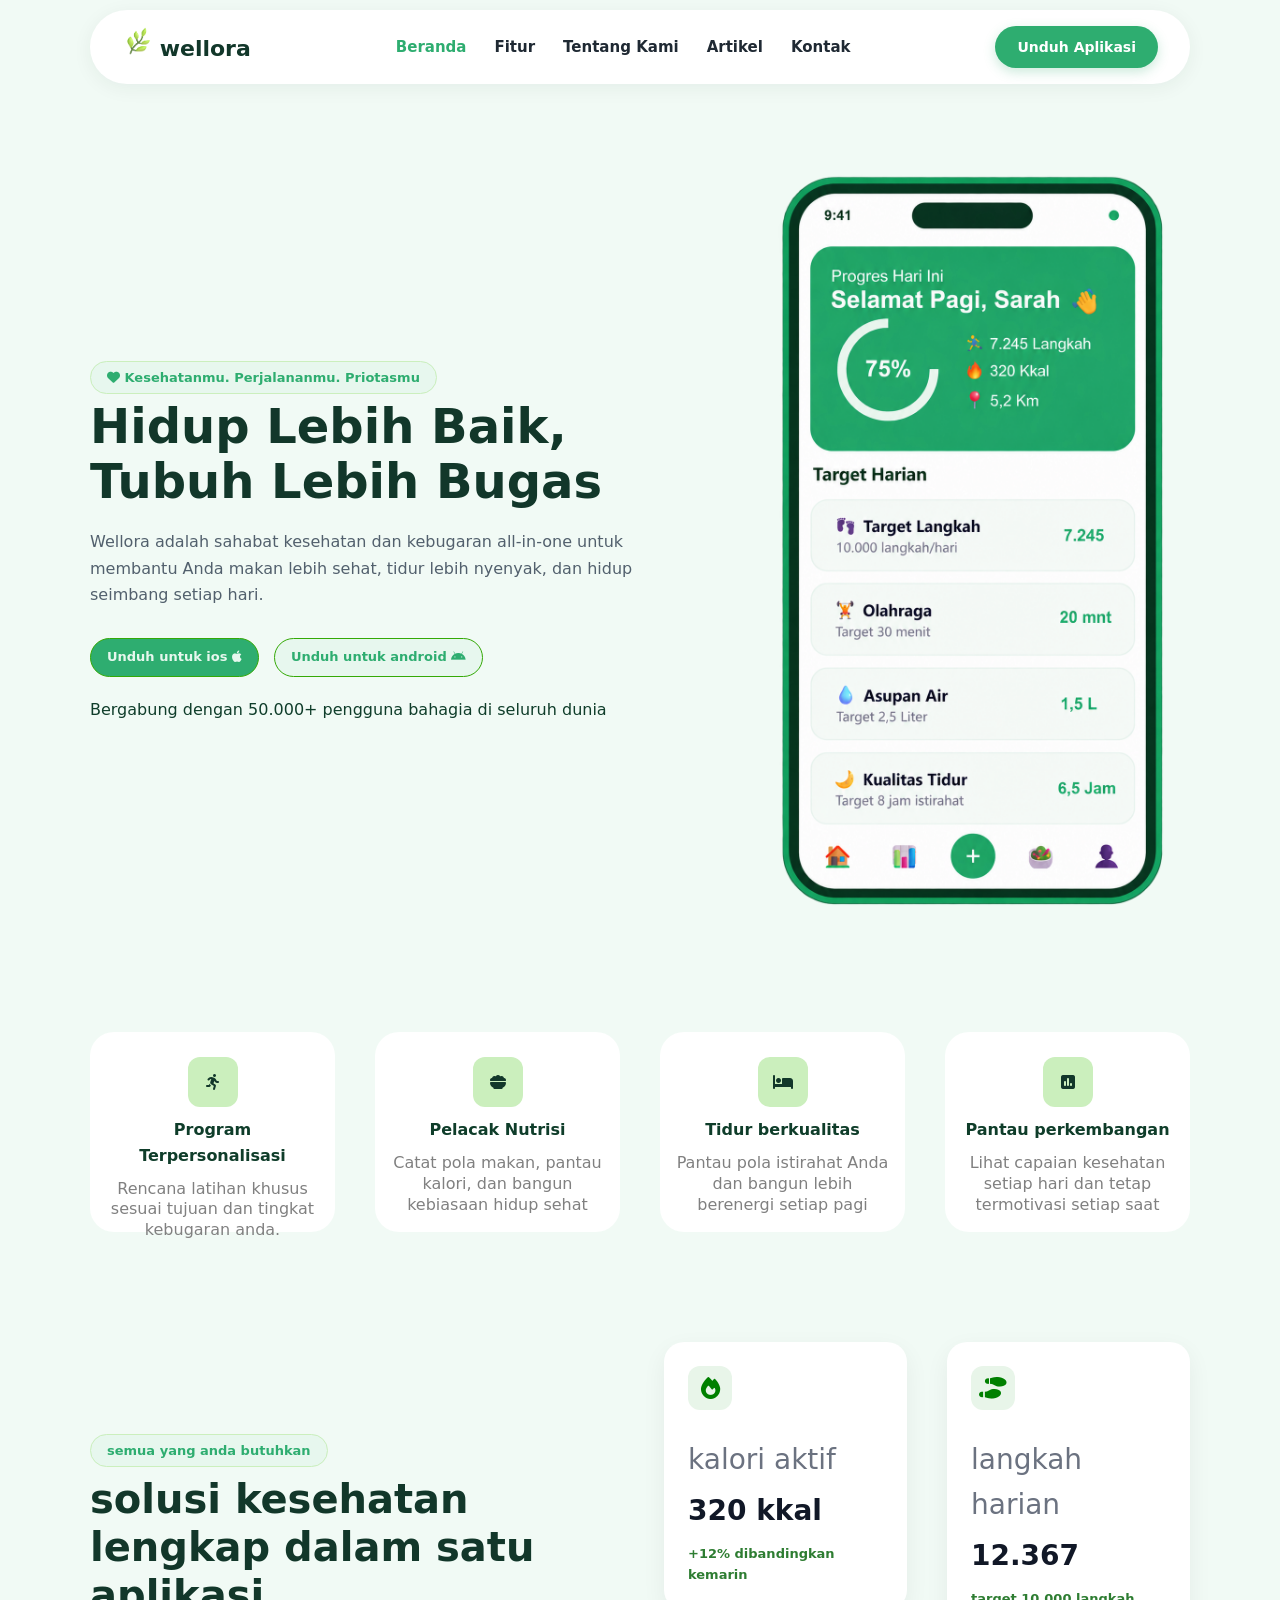
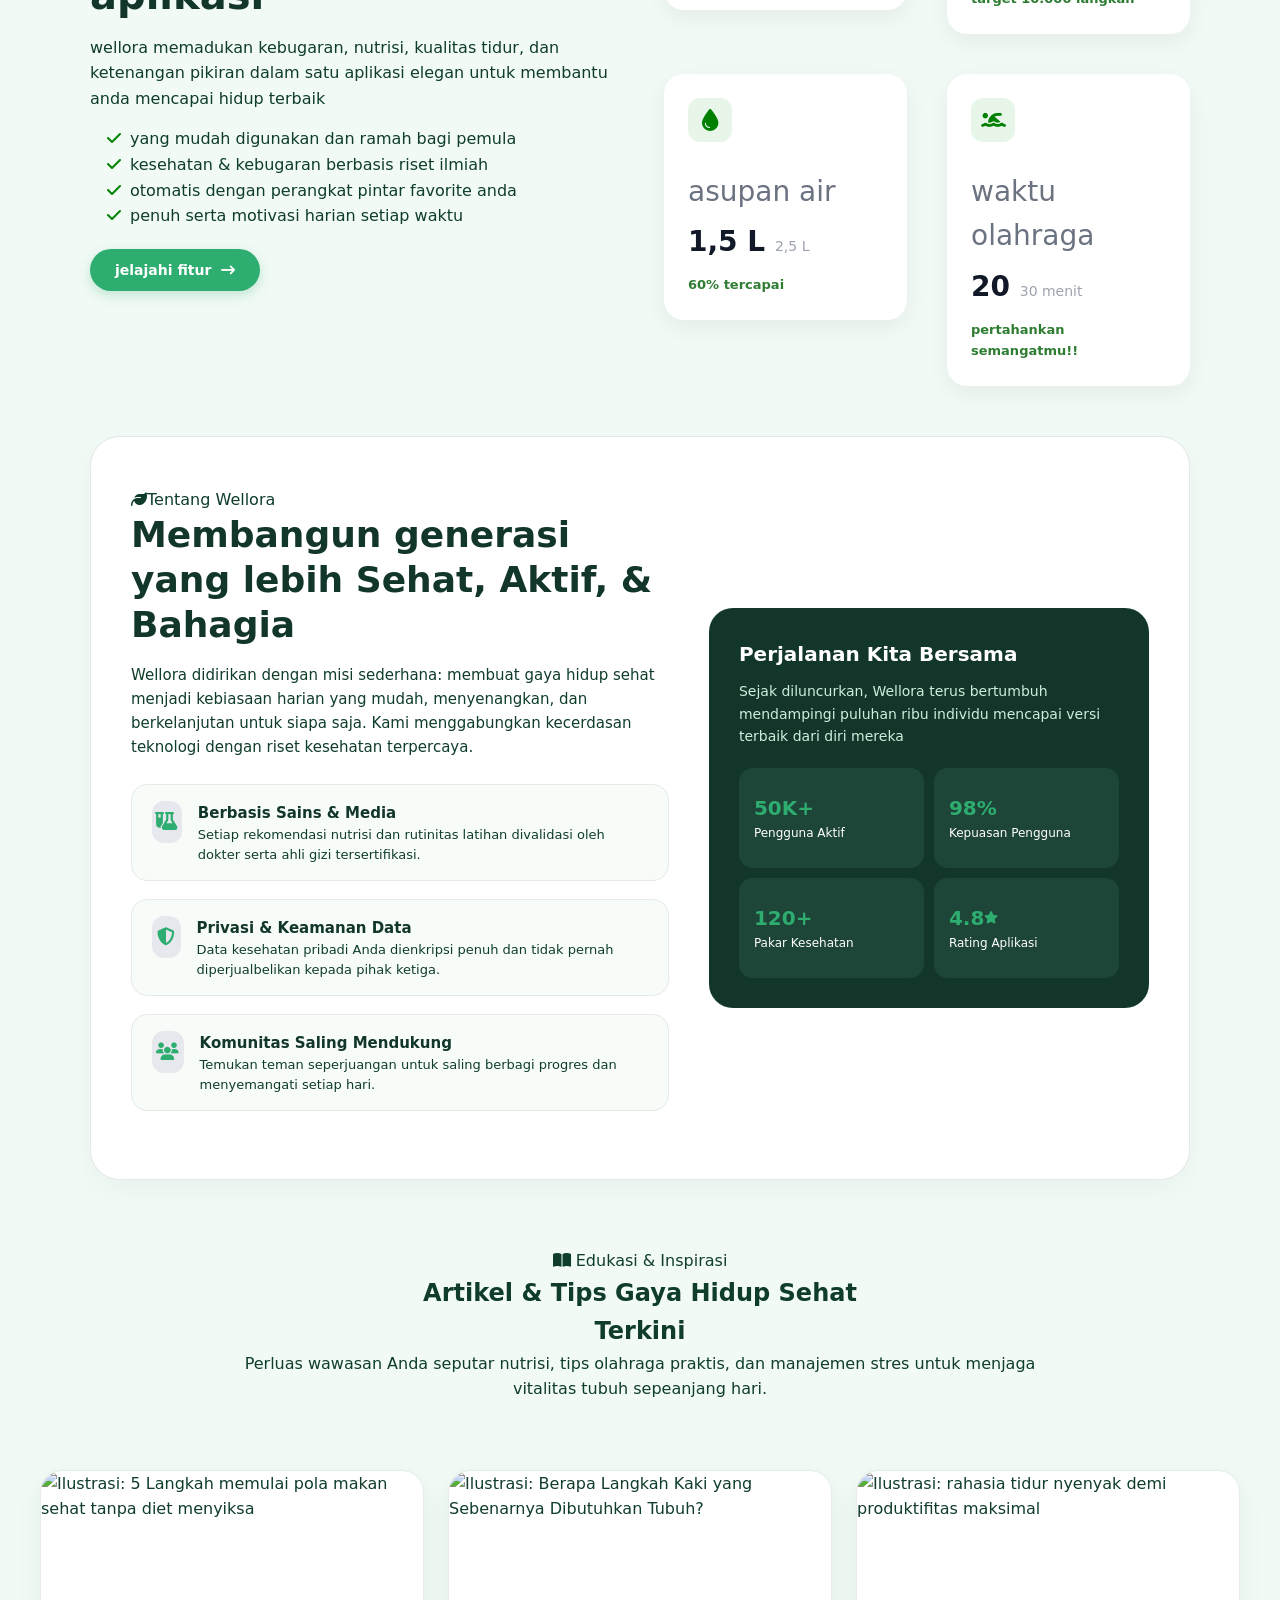
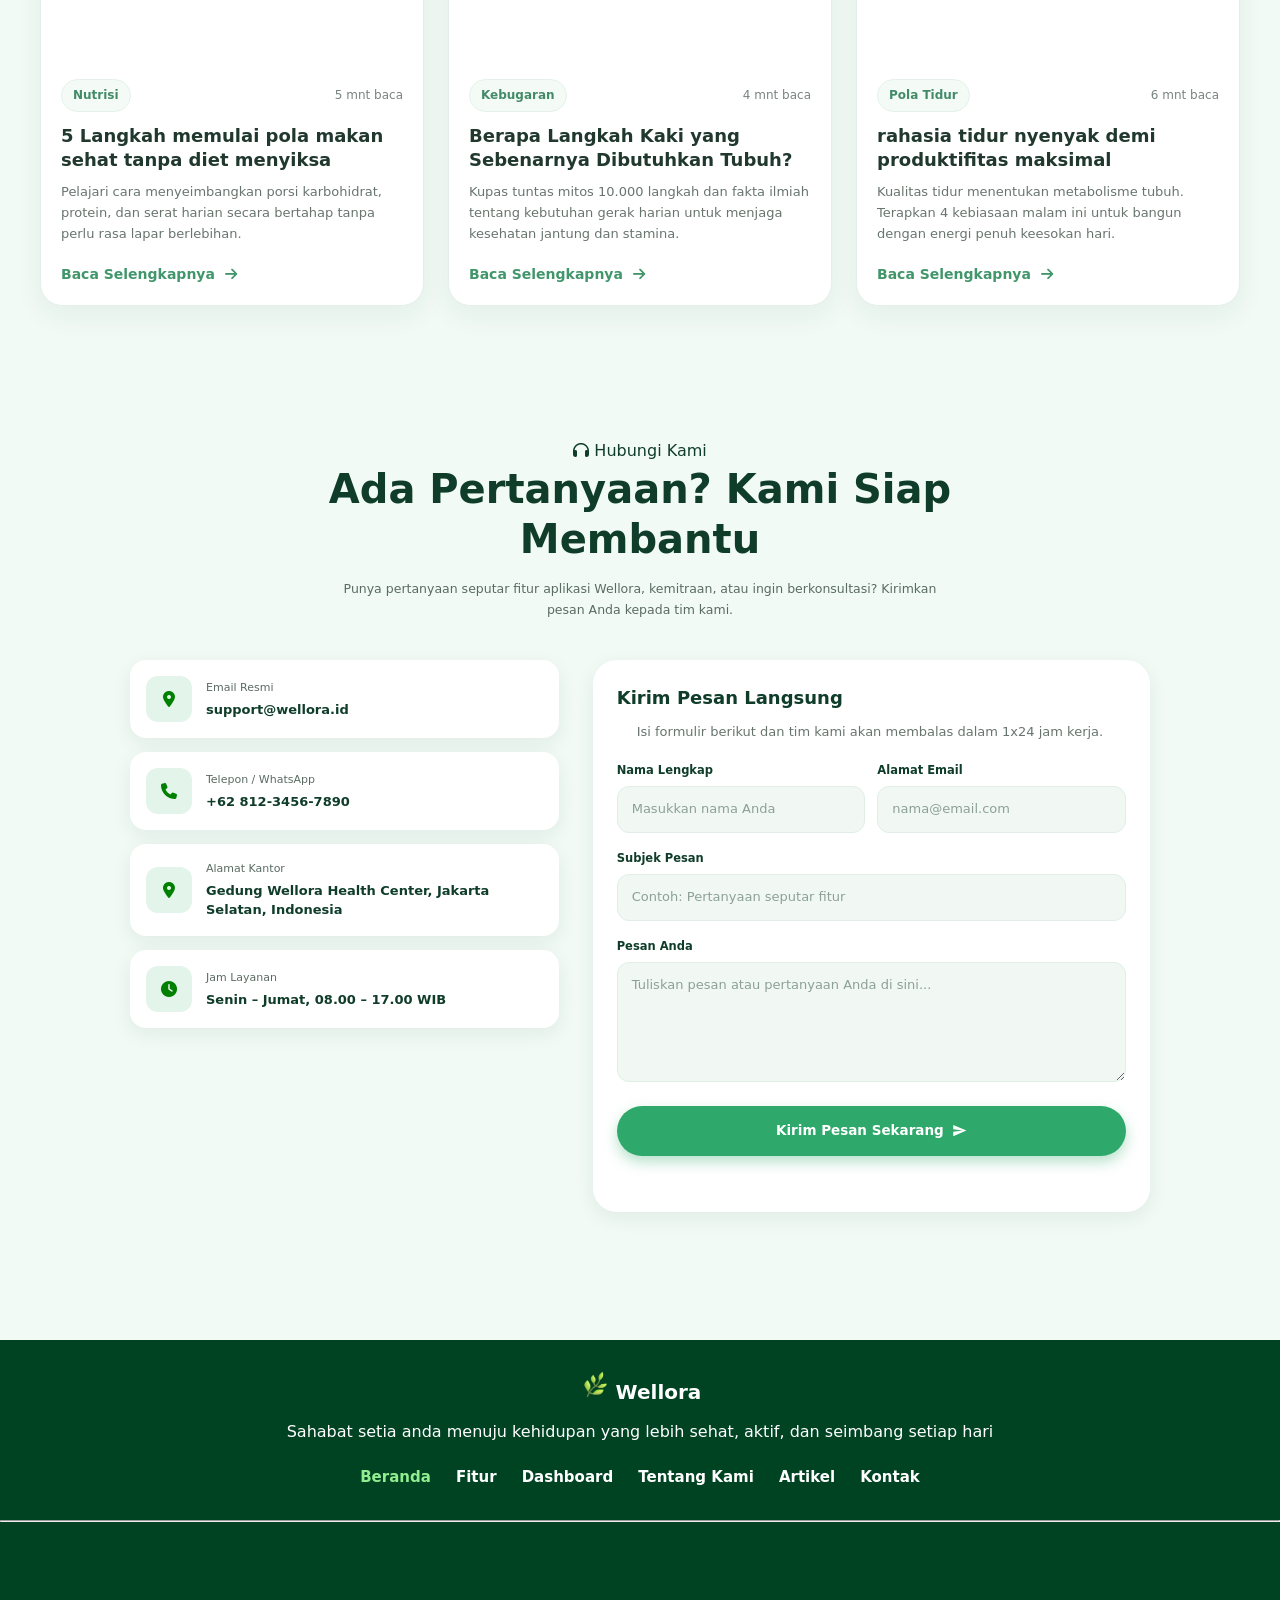
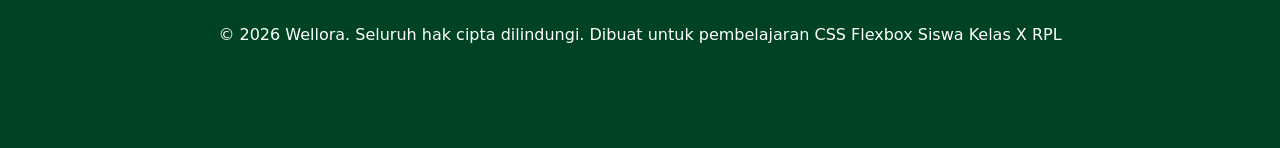
==== commit 5742b397: "Add files via upload" ====
--- a/index.html
+++ b/index.html
@@ -283,82 +283,18 @@
          <h1>Artikel & Tips Gaya Hidup Sehat<br>Terkini</h1>
          <p>Perluas wawasan Anda seputar nutrisi, tips olahraga praktis, dan manajemen stres untuk menjaga<br>vitalitas tubuh sepeanjang hari.</p>
         </div>
-
-        <!-- 3 CARD -->
-         <div class="articles-grid">
-          <!-- Artikel 1 -->
-           <div class="article-card">
-            <div class="article-img-box">
-              <img src="https://images.unsplash.com/photo-1498837167922-ddd27525d352?q=80&w=2070&auto=format&fit=crop&ixlib=rb-4.1.0&ixid=NHwxMjA3fDA%3D" alt="Pola Makan Sehat Nutrisi" class="article-img" width="600">
-            </div>
-            <div class="article-content">
-              <div class="article-meta">
-                <span class="article-tag">nutrisi</span>
-                <span>5 menit baca</span>
-              </div>
-              <h3 class="article-title">
-                5 Langkah memulai pola makan sehat tanpa diet menyiksa
-              </h3>
-              <p class="article-snippet">
-                Pelajari cara menyeimbangkan porsi karbohidrat, protein, dan serat harian secara bertahap tanpa perlu rasa lapar berlebihan.
-              </p>
-              <a href="detail.html?id=0" class="article-link">
-                Baca Selengkapnya
-                <i class="fa-solid fa-arrow-right"></i>
-              </a>
-            </div>
-
-           </div>
-
-            <!-- Artikel 2 -->
-           <div class="article-card">
-            <div class="article-img-box">
-              <img src="https://images.unsplash.com/photo-1476480862126-209bfaa8edc8?q=80&w=2940&auto=format&fit=crop&ixlib=rb-4.1.0&ixid=NHwxMjA3fDA%3D" alt="Pola Makan Sehat Nutrisi" class="article-img" width="600">
-            </div>
-            <div class="article-content">
-              <div class="article-meta">
-                <span class="article-tag">nutrisi</span>
-                <span>5 menit baca</span>
-              </div>
-              <h3 class="article-title">
-                berapa langkah kaki yang sebenernya dibutuhkan tubuh?
-              </h3>
-              <p class="article-snippet">
-                Pelajari cara menyeimbangkan porsi karbohidrat, protein, dan serat harian secara bertahap tanpa perlu rasa lapar berlebihan.
-              </p>
-              <a href="detail.html?id=1" class="article-link">
-                Baca Selengkapnya
-                <i class="fa-solid fa-arrow-right"></i>
-              </a>
-            </div>
-
-           </div>
-
-            <!-- Artikel 3 -->
-           <div class="article-card">
-            <div class="article-img-box">
-              <img src="https://images.unsplash.com/photo-1541781774459-bb2af2f05b55?q=80&w=2060&auto=format&fit=crop&ixlib=rb-4.1.0&ixid=NHwxMjA3fDA%3D" alt="Pola Makan Sehat Nutrisi" class="article-img" width="600">
-            </div>
-            <div class="article-content">
-              <div class="article-meta">
-                <span class="article-tag">nutrisi</span>
-                <span>5 menit baca</span>
-              </div>
-              <h3 class="article-title">
-                rahasia tidur nyenyak demi produktifitas maksimal
-              </h3>
-              <p class="article-snippet">
-                Pelajari cara menyeimbangkan porsi karbohidrat, protein, dan serat harian secara bertahap tanpa perlu rasa lapar berlebihan.
-              </p>
-              <a href="detail.html?id=2" class="article-link">
-                Baca Selengkapnya
-                <i class="fa-solid fa-arrow-right"></i>
-              </a>
-            </div>
-
-           </div>
-         </div>
       </section>
+
+      <main class="daftar-kartu" id="daftar-kartu">
+
+      </main>
+      <template id="template">
+        <a href="" class="kartu">
+            <h2 class="judul"></h2>
+            <p class="deskripsi"></p>
+        </a>
+      </template>
+    <script src="wellora.js"></script>
     <!-- kontak -->
     <section class="kontak" id="kontak">
     <div class="kontak-header">
@@ -455,7 +391,7 @@
       <i class="fa-solid fa-arrow-up"></i>
      </button>
 
-     <script>
+     <script src="wellora.js">
       window.addEventListener('scroll',function() {
 
         const btnTop = document.getElementById('btnback')
--- a/style.css
+++ b/style.css
@@ -101,10 +101,16 @@
 /* .gambar-hero {
 } */
 
-.gambar {
+.gambar{
   width: 100%;
   max-width: 480px;
   height: auto;
+}
+.gambar-hero{
+  flex:0.7;
+}
+.text-hero{
+  flex:1;
 }
 
 .badge-hero {
@@ -831,10 +837,13 @@
   /* card artikel */
 
 .articles-grid {
-  display: grid;
+  display: flex;
+  align-items: center;
+  justify-content: center;
   grid-template-columns: repeat(3, 1fr);
-  width: 100%;
-  gap: 25px;
+  width: calc(100% - 40px);
+  padding: 20px;
+  gap: 20px;
 }
 
 .article-card {
@@ -922,4 +931,109 @@
   width: 1110px;
   max-width: 1500px;
   margin: auto;
-}+}
+.daftar-kartu{
+display: grid;
+grid-template-columns: repeat(3, 1fr);
+gap: 16px;           
+}
+
+.kartu{
+border-radius: 10px;
+padding: 17px;
+border: 1px solid #ddd;
+}
+.kartu:hover{
+background-color: #f5f5f5;
+}
+a {
+text-decoration: none;
+color: inherit;
+}
+.judul{
+  margin-bottom: 10px;
+  line-height: 25px;
+  margin-bottom: 5px;
+  justify-content: left;
+  color:green;
+  font-size: 21px;
+}
+.deskripsi{
+  margin-bottom: 5px;
+  font-size: 15px;
+  margin-top: 3px;
+}
+
+/* Kartu artikel */
+.daftar-kartu {
+  width: min(100% - 48px, 1200px);
+  margin: 32px auto 64px;
+  grid-template-columns: repeat(3, minmax(0, 1fr));
+  gap: 24px;
+}
+.kartu {
+  display: flex;
+  flex-direction: column;
+  min-width: 0;
+  padding: 0;
+  overflow: hidden;
+  border: 1px solid #e5eee8;
+  border-radius: 22px;
+  background: #fff;
+  box-shadow: 0 10px 28px rgba(31, 75, 54, .06);
+  transition: transform .2s ease, box-shadow .2s ease;
+}
+.kartu:hover {
+  background: #fff;
+  transform: translateY(-4px);
+  box-shadow: 0 16px 32px rgba(31, 75, 54, .12);
+}
+.gambar-kartu {
+  display: block;
+  width: 100%;
+  height: 190px;
+  object-fit: cover;
+}
+.meta-kartu {
+  display: flex;
+  justify-content: space-between;
+  align-items: center;
+  gap: 12px;
+  padding: 18px 20px 8px;
+  color: #78847e;
+  font-size: 12px;
+}
+.kategori-kartu {
+  padding: 6px 11px;
+  border: 1px solid #e3f1e8;
+  border-radius: 999px;
+  background: #f4faf6;
+  color: #438b67;
+  font-weight: 600;
+}
+.judul {
+  margin: 4px 20px 8px;
+  color: #20382e;
+  font-size: 18px;
+  line-height: 1.35;
+}
+.deskripsi {
+  margin: 0 20px 18px;
+  color: #68756e;
+  font-size: 13px;
+  line-height: 1.65;
+}
+.baca-kartu {
+  margin: auto 20px 20px;
+  color: #42966b;
+  font-size: 14px;
+  font-weight: 700;
+}
+.baca-kartu i { margin-left: 5px; }
+@media (max-width: 850px) {
+  .daftar-kartu { grid-template-columns: repeat(2, minmax(0, 1fr)); }
+}
+@media (max-width: 560px) {
+  .daftar-kartu { width: min(100% - 32px, 420px); grid-template-columns: 1fr; gap: 18px; }
+  .gambar-kartu { height: 210px; }
+}
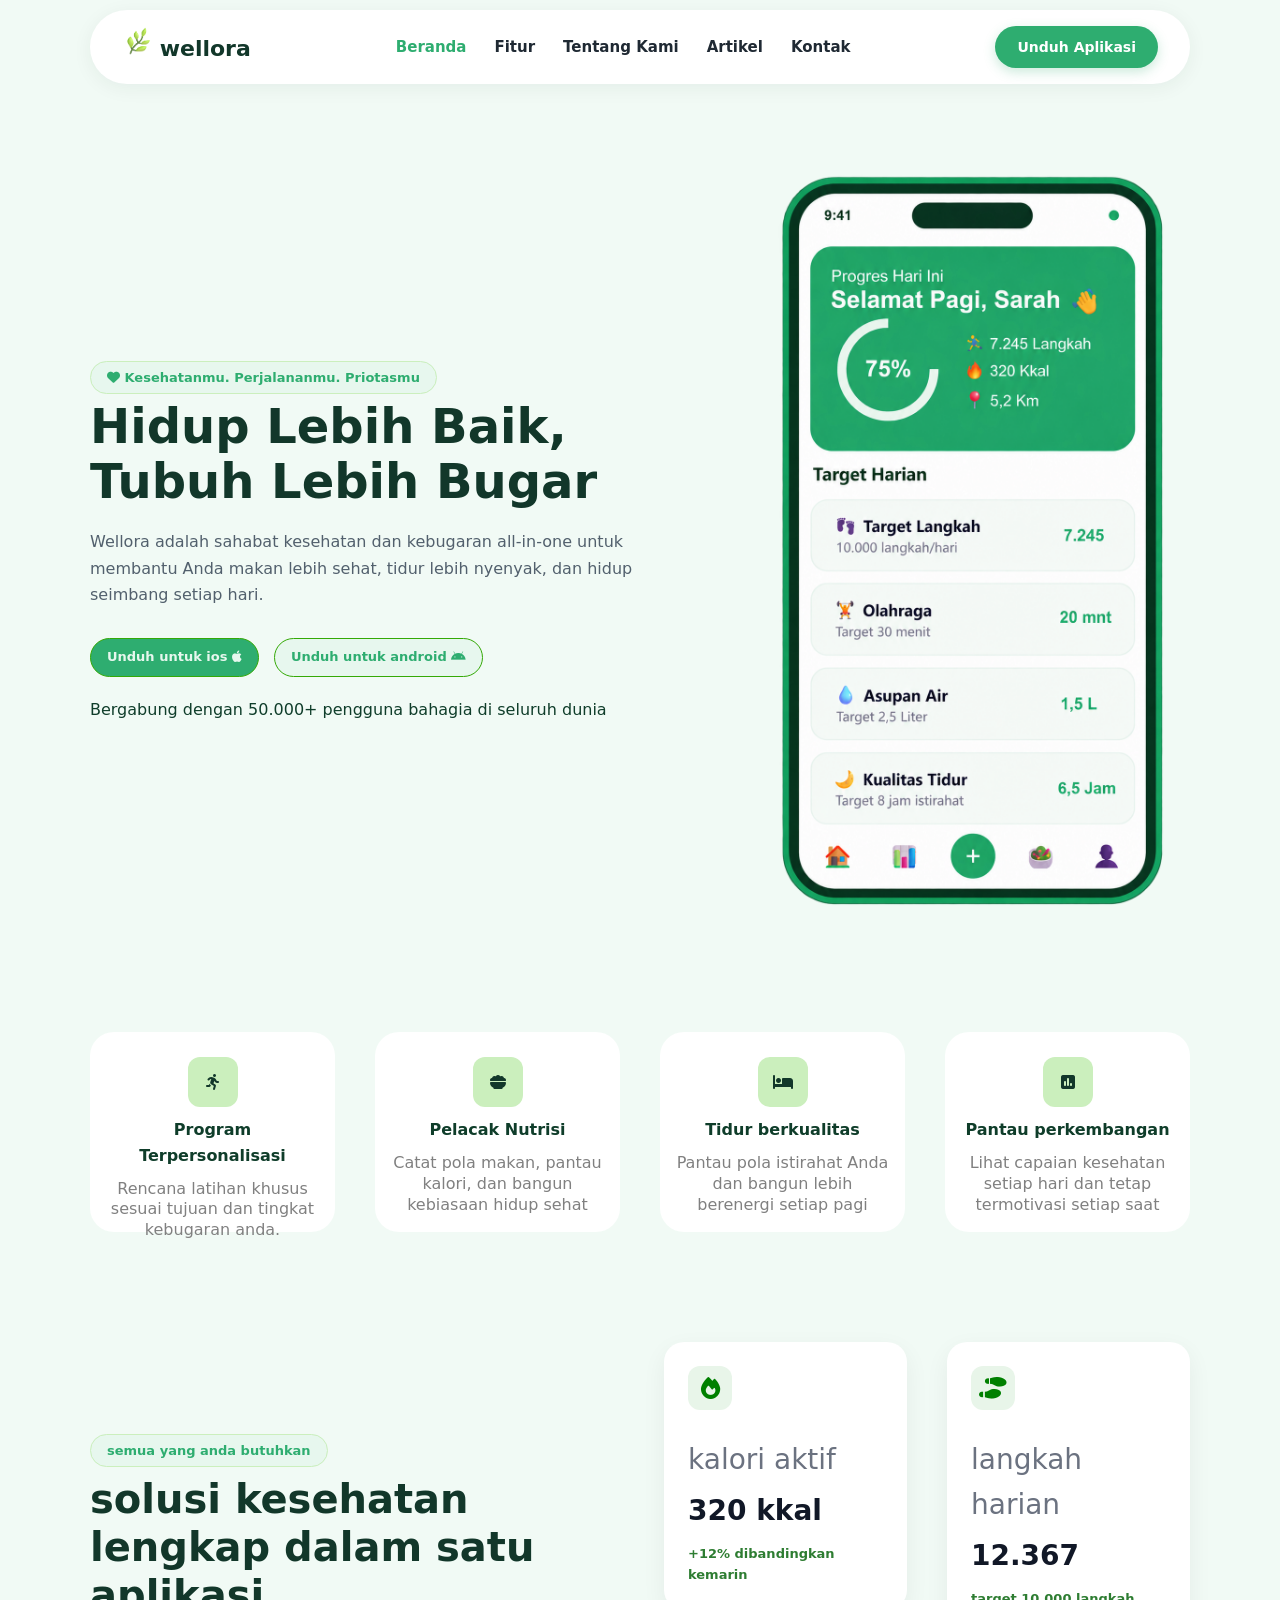
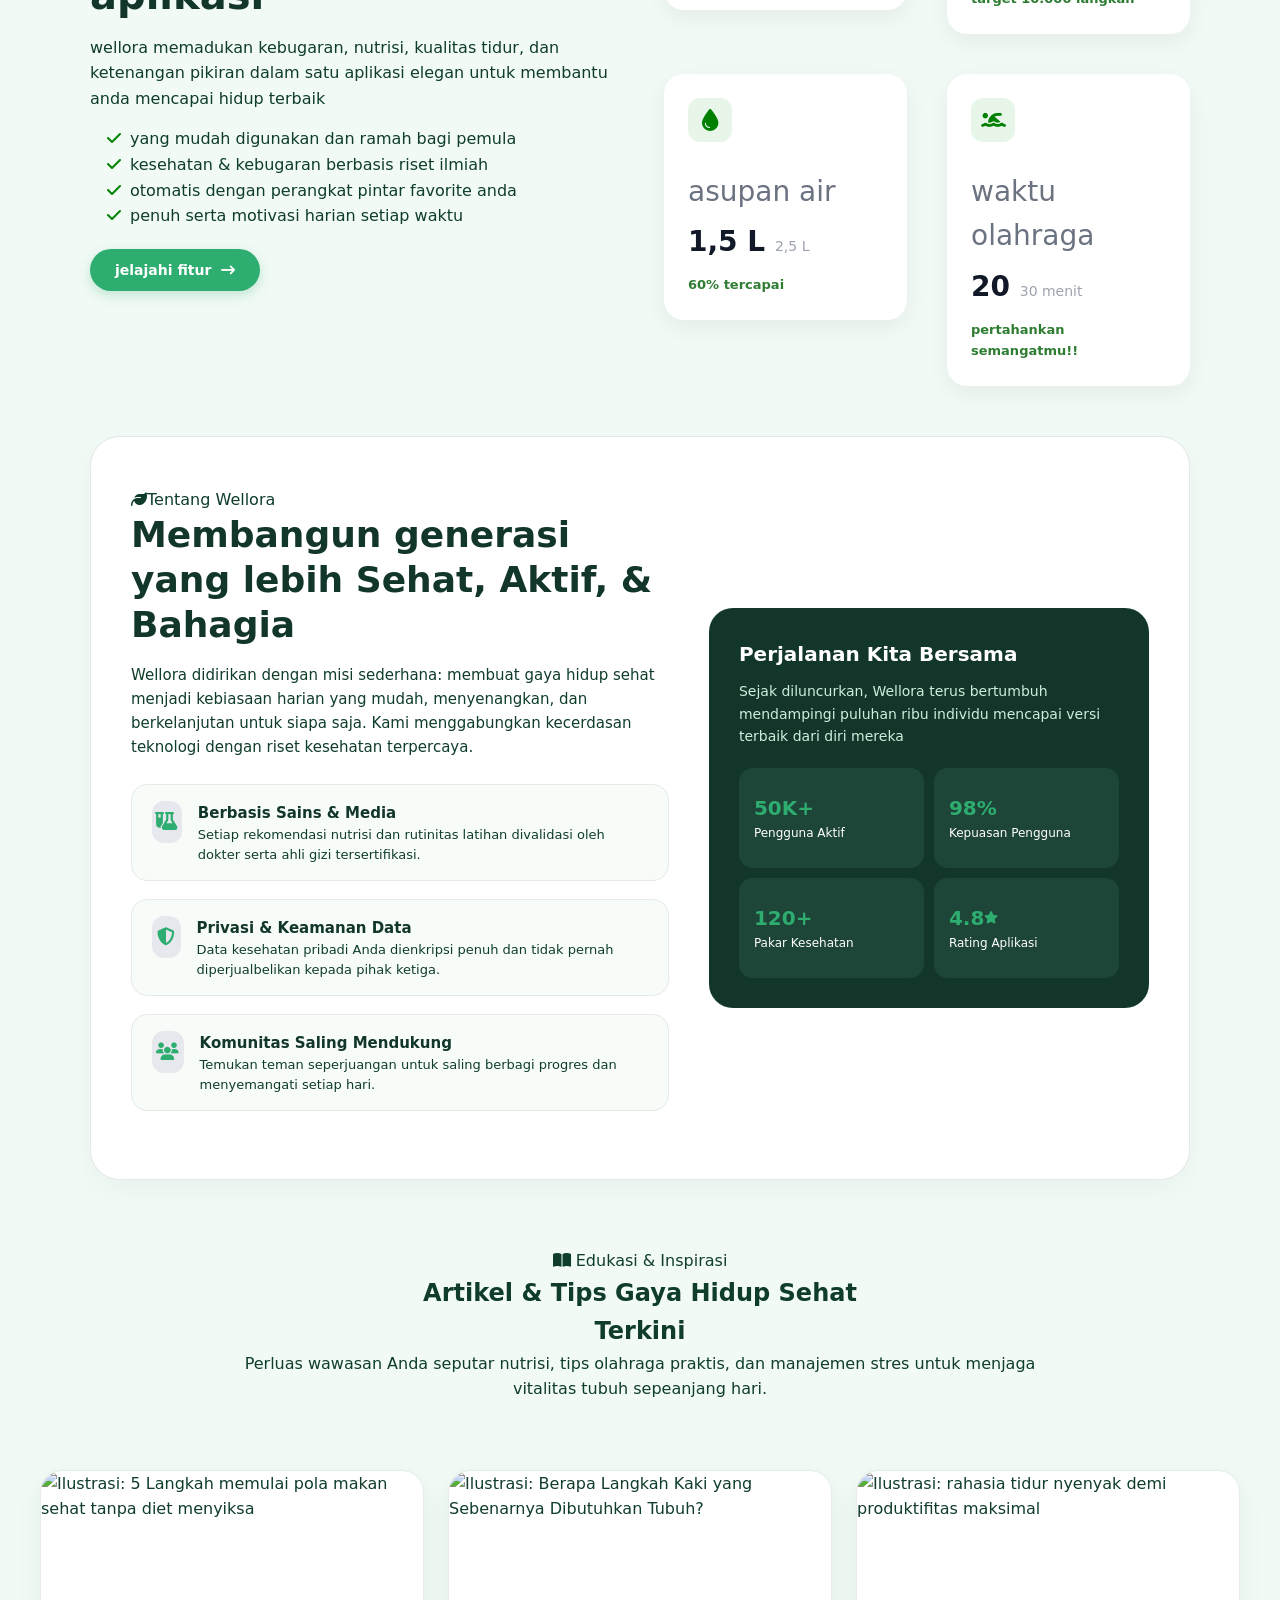
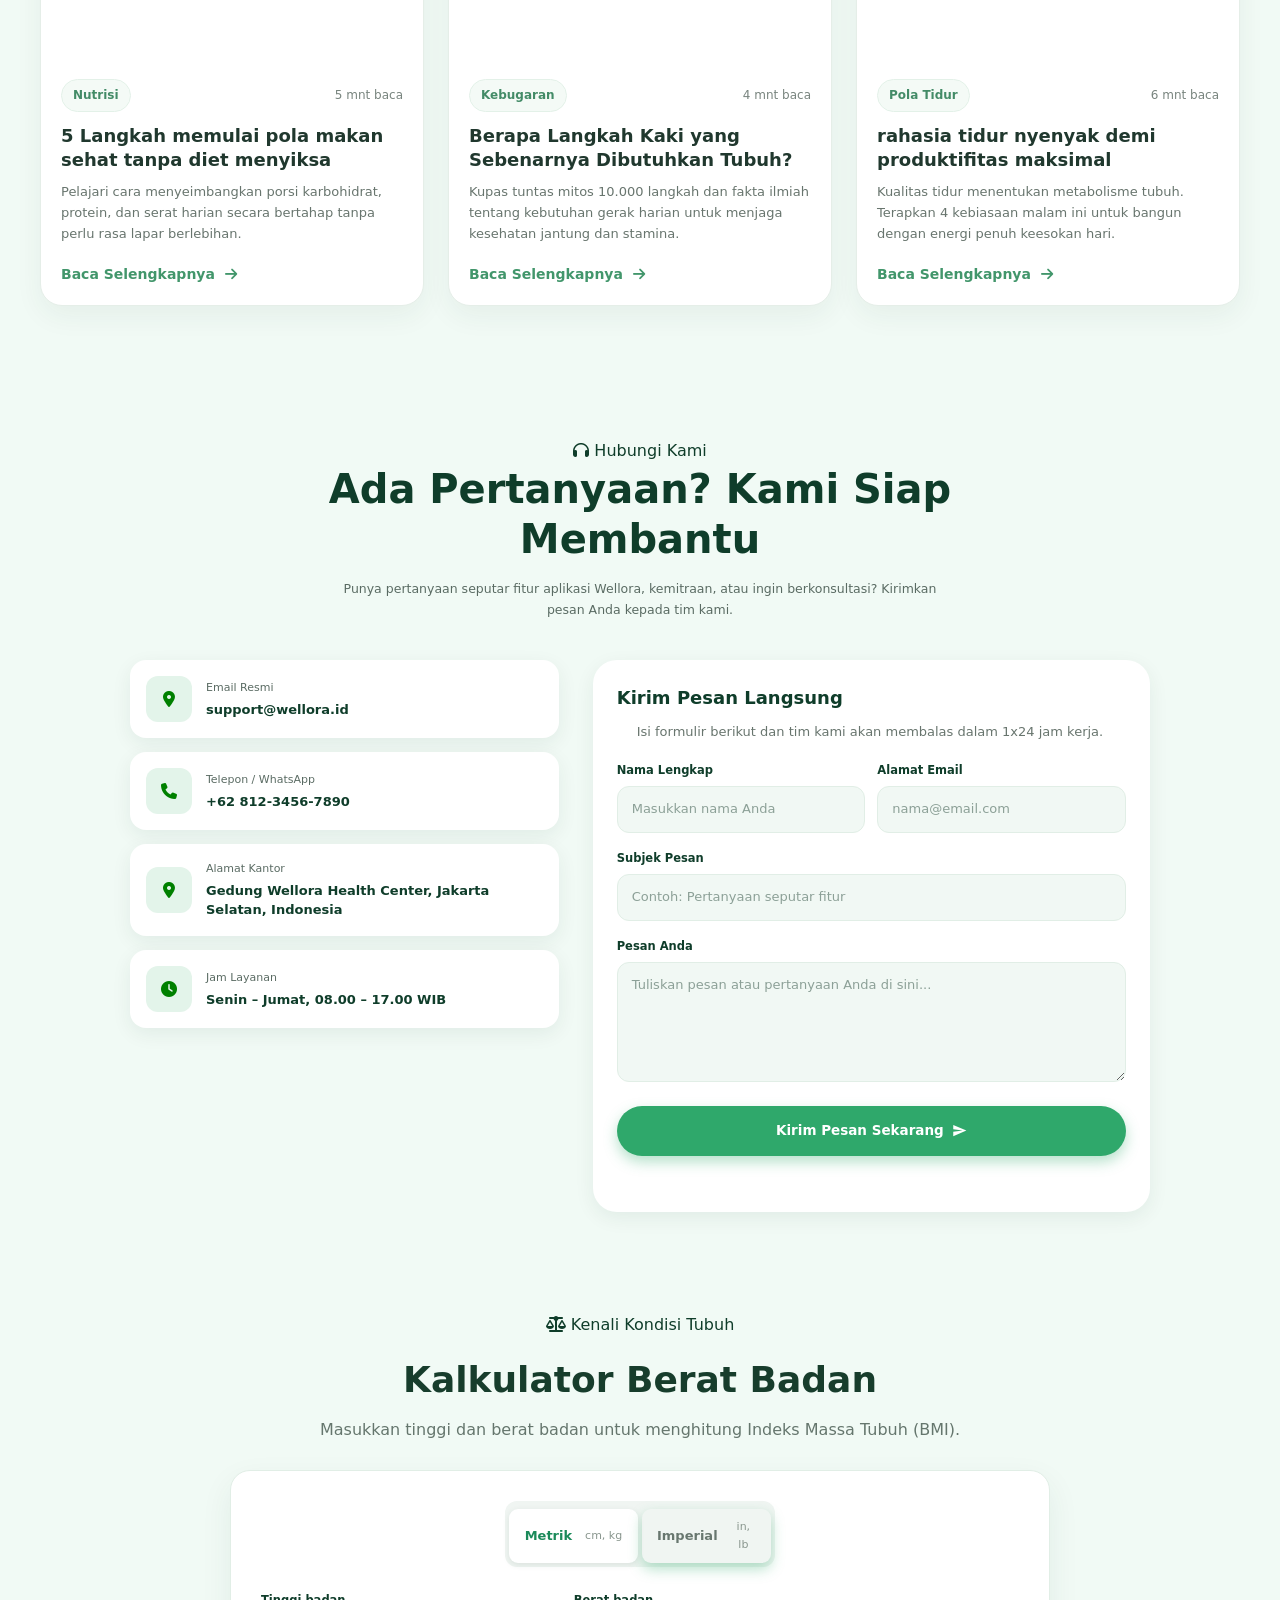
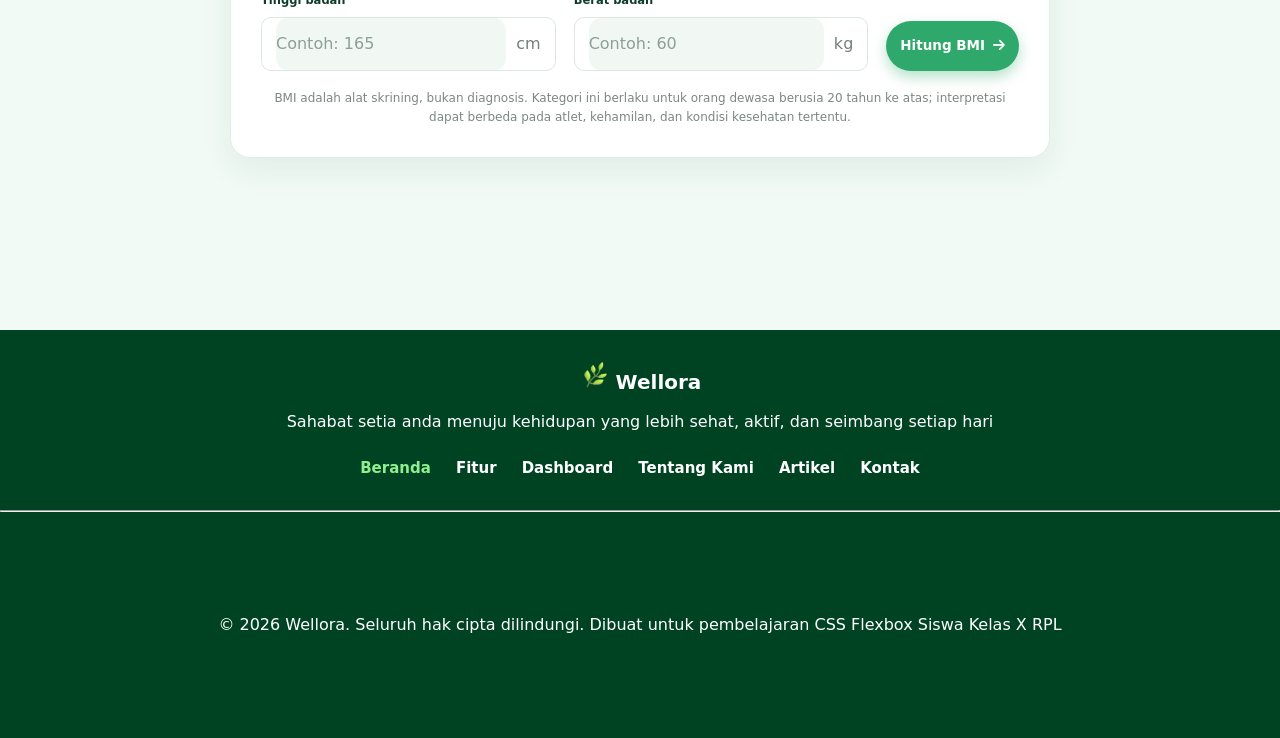
==== commit ed87fcec: "Add files via upload" ====
--- a/index.html
+++ b/index.html
@@ -56,7 +56,7 @@
 
         <h1 class="judul-hero">
           Hidup Lebih Baik,<br />
-          Tubuh Lebih Bugas
+          Tubuh Lebih Bugar
         </h1>
 
         <p class="deskripsi-hero">
@@ -365,6 +365,49 @@
       </div>
     </div>
   </section>
+
+  <!-- Kalkulator BMI -->
+  <section class="kalkulator-bmi" id="kalkulator-bmi">
+    <div class="bmi-heading">
+      <span class="label-header"><i class="fa-solid fa-scale-balanced"></i> Kenali Kondisi Tubuh</span>
+      <h2>Kalkulator Berat Badan</h2>
+      <p>Masukkan tinggi dan berat badan untuk menghitung Indeks Massa Tubuh (BMI).</p>
+    </div>
+    <div class="bmi-card">
+      <div class="satuan-bmi" role="group" aria-label="Pilih satuan pengukuran">
+        <button type="button" class="aktif" data-satuan="metrik" aria-pressed="true">Metrik <span>cm, kg</span></button>
+        <button type="button" data-satuan="imperial" aria-pressed="false">Imperial <span>in, lb</span></button>
+      </div>
+      <form id="form-bmi" class="bmi-form">
+        <div class="grup">
+          <label for="tinggi-bmi" id="label-tinggi-bmi">Tinggi badan</label>
+          <div class="input-bmi"><input id="tinggi-bmi" type="number" min="100" max="250" step="0.1" placeholder="Contoh: 165" required><span>cm</span></div>
+        </div>
+        <div class="grup">
+          <label for="berat-bmi" id="label-berat-bmi">Berat badan</label>
+          <div class="input-bmi"><input id="berat-bmi" type="number" min="20" max="350" step="0.1" placeholder="Contoh: 60" required><span>kg</span></div>
+        </div>
+        <button class="tombol" type="submit">Hitung BMI <i class="fa-solid fa-arrow-right"></i></button>
+      </form>
+      <div class="hasil-bmi" id="hasil-bmi" role="status" aria-live="polite" hidden>
+        <div class="hasil-utama-bmi">
+          <div><span class="hasil-label">Indeks Massa Tubuh Anda</span><strong class="angka-bmi" id="angka-bmi"></strong><span class="kategori-bmi" id="kategori-bmi"></span></div>
+          <p class="pesan-bmi" id="pesan-bmi"></p>
+        </div>
+        <div class="skala-bmi" aria-label="Skala kategori BMI">
+          <div class="segmen-bmi segmen-kurang"></div><div class="segmen-bmi segmen-sehat"></div><div class="segmen-bmi segmen-lebih"></div><div class="segmen-bmi segmen-obesitas"></div>
+          <span class="penanda-bmi" id="penanda-bmi"></span>
+        </div>
+        <div class="label-skala-bmi"><span>Kurang</span><span>Sehat</span><span>Berlebih</span><span>Obesitas</span></div>
+        <div class="rentang-kartu-bmi">
+          <span>Perkiraan rentang berat pada BMI sehat</span>
+          <strong id="rentang-bmi"></strong>
+        </div>
+        <button type="button" class="reset-bmi" id="reset-bmi"><i class="fa-solid fa-rotate-left"></i> Hitung ulang</button>
+      </div>
+      <p class="catatan-bmi">BMI adalah alat skrining, bukan diagnosis. Kategori ini berlaku untuk orang dewasa berusia 20 tahun ke atas; interpretasi dapat berbeda pada atlet, kehamilan, dan kondisi kesehatan tertentu.</p>
+    </div>
+  </section>
   
   <!-- footer -->
    <footer class="footer-wellora">
@@ -410,4 +453,4 @@
       }
      </script>
   </body>
-</html>+</html>
--- a/style.css
+++ b/style.css
@@ -79,6 +79,7 @@
   background-color: #248c5a;
   transform: translateY(-2px);
   transition: transform 0.2s ease;
+  border-radius: 20px;
 }
 
 /* hero section */
@@ -467,7 +468,40 @@
  
     @media (max-width: 420px) {
       .baris { grid-template-columns: 1fr; gap: 0; }
-    }
+      .kartu { padding: 20px 16px; }
+      .about {
+        flex-direction: column;
+        gap: 30px;
+      }
+      .hero {
+        flex-direction: column;
+        gap: 30px;
+        padding: 20px 16px;
+        flex-wrap: wrap;
+        display: flex;
+      }
+      .nav-menu {
+        flex-direction: column;
+        gap: 20px;
+        display: none;
+      }
+      .card {
+        flex-direction: row;
+        flex-wrap: wrap;
+        gap: 30px;
+      }
+      .fitur-wellora {
+        flex-direction: column;
+        gap: 30px;
+      }
+      .artikel {
+        flex-direction: column;
+        gap: 30px;
+        display: flex;
+        flex-wrap: wrap;
+      }
+      
+  }
         :root {
       --hijau: #2fa86b;
       --hijau-tua: #1f8f56;
@@ -932,6 +966,7 @@
   max-width: 1500px;
   margin: auto;
 }
+
 .daftar-kartu{
 display: grid;
 grid-template-columns: repeat(3, 1fr);
@@ -1036,4 +1071,122 @@
 @media (max-width: 560px) {
   .daftar-kartu { width: min(100% - 32px, 420px); grid-template-columns: 1fr; gap: 18px; }
   .gambar-kartu { height: 210px; }
-}
+  .judul { font-size: 17px; }
+  .deskripsi { font-size: 12px; }
+  .baca-kartu { font-size: 13px; }
+  
+}
+
+/* Kalkulator berat badan */
+.kalkulator-bmi {
+  padding: 72px 24px;
+  background: #f1faf5;
+}
+.bmi-heading {
+  max-width: 720px;
+  margin: 0 auto 28px;
+  text-align: center;
+}
+.bmi-heading .label-header { display: inline-block; }
+.bmi-heading h2 {
+  margin: 14px 0 8px;
+  color: #173d2c;
+  font-size: clamp(26px, 4vw, 36px);
+}
+.bmi-heading p { color: #65766d; }
+.bmi-card {
+  max-width: 820px;
+  margin: auto;
+  padding: 30px;
+  border: 1px solid #e1eee6;
+  border-radius: 20px;
+  background: #fff;
+  box-shadow: 0 12px 32px rgba(31, 75, 54, .07);
+}
+.satuan-bmi {
+  display: flex;
+  width: fit-content;
+  gap: 4px;
+  margin: 0 auto 24px;
+  padding: 4px;
+  border-radius: 12px;
+  background: #f0f5f2;
+}
+.satuan-bmi button {
+  padding: 9px 15px;
+  border: 0;
+  border-radius: 9px;
+  background: transparent;
+  color: #68776f;
+  cursor: pointer;
+  font: inherit;
+  font-size: 13px;
+  font-weight: 700;
+}
+.satuan-bmi button span { margin-left: 5px; color: #89968e; font-size: 11px; font-weight: 500; }
+.satuan-bmi button.aktif { background: #fff; color: #1b8a5a; box-shadow: 0 2px 6px rgba(30, 70, 48, .1); }
+.bmi-form {
+  display: grid;
+  grid-template-columns: 1fr 1fr auto;
+  align-items: end;
+  gap: 18px;
+}
+.bmi-form .grup { margin: 0; }
+.input-bmi {
+  display: flex;
+  align-items: center;
+  gap: 10px;
+  margin-top: 8px;
+  padding: 0 14px;
+  border: 1px solid #dce7e0;
+  border-radius: 10px;
+  background: #fff;
+  color: #728078;
+}
+.input-bmi:focus-within { border-color: #55a879; box-shadow: 0 0 0 3px rgba(85, 168, 121, .12); }
+.input-bmi input {
+  width: 100%;
+  min-width: 0;
+  padding: 13px 0;
+  border: 0;
+  outline: 0;
+  color: #20382e;
+  font: inherit;
+}
+.bmi-form .tombol { min-height: 48px; white-space: nowrap; }
+.hasil-bmi {
+  display: block;
+  margin-top: 24px;
+  padding: 22px;
+  border-radius: 14px;
+  background: #f2faf5;
+  text-align: center;
+}
+.hasil-bmi[hidden] { display: none; }
+.hasil-utama-bmi { display: flex; align-items: center; justify-content: space-between; gap: 24px; text-align: left; }
+.hasil-utama-bmi > div { display: grid; gap: 3px; }
+.pesan-bmi { max-width: 380px; color: #65766d; font-size: 13px; line-height: 1.6; }
+.hasil-label { color: #65766d; font-size: 13px; }
+.angka-bmi { color: #1b8a5a; font-size: 40px; line-height: 1.2; }
+.kategori-bmi { color: #173d2c; font-size: 17px; font-weight: 700; }
+.skala-bmi { position: relative; display: flex; height: 12px; margin: 28px 5px 8px; border-radius: 20px; }
+.segmen-bmi { height: 100%; }
+.segmen-kurang { width: 14%; border-radius: 20px 0 0 20px; background: #73b6d4; }
+.segmen-sehat { width: 26%; background: #62b883; }
+.segmen-lebih { width: 20%; background: #f2c15b; }
+.segmen-obesitas { width: 40%; border-radius: 0 20px 20px 0; background: #e58b78; }
+.penanda-bmi { position: absolute; top: -7px; left: 0; width: 4px; height: 26px; border: 2px solid #fff; border-radius: 5px; background: #173d2c; box-shadow: 0 0 0 1px #173d2c; transform: translateX(-50%); transition: left .5s ease; }
+.label-skala-bmi { display: flex; justify-content: space-between; color: #78857d; font-size: 10px; }
+.rentang-kartu-bmi { display: flex; justify-content: space-between; gap: 12px; margin-top: 22px; padding: 14px 16px; border: 1px solid #e0eee5; border-radius: 12px; background: #fff; color: #65766d; font-size: 13px; text-align: left; }
+.rentang-kartu-bmi strong { color: #173d2c; white-space: nowrap; }
+.reset-bmi { margin-top: 18px; padding: 8px 12px; border: 0; border-radius: 8px; background: transparent; color: #31865d; cursor: pointer; font: inherit; font-size: 13px; font-weight: 700; }
+.reset-bmi:hover { background: #e2f3e9; }
+.catatan-bmi { margin: 18px 0 0; color: #7a8880; font-size: 12px; text-align: center; }
+@media (max-width: 680px) {
+  .kalkulator-bmi { padding: 52px 16px; }
+  .bmi-card { padding: 22px 18px; }
+  .bmi-form { grid-template-columns: 1fr; gap: 16px; }
+  .bmi-form .tombol { width: 100%; justify-content: center; }
+  .hasil-utama-bmi { align-items: flex-start; flex-direction: column; gap: 10px; }
+  .rentang-kartu-bmi { align-items: flex-start; flex-direction: column; }
+}
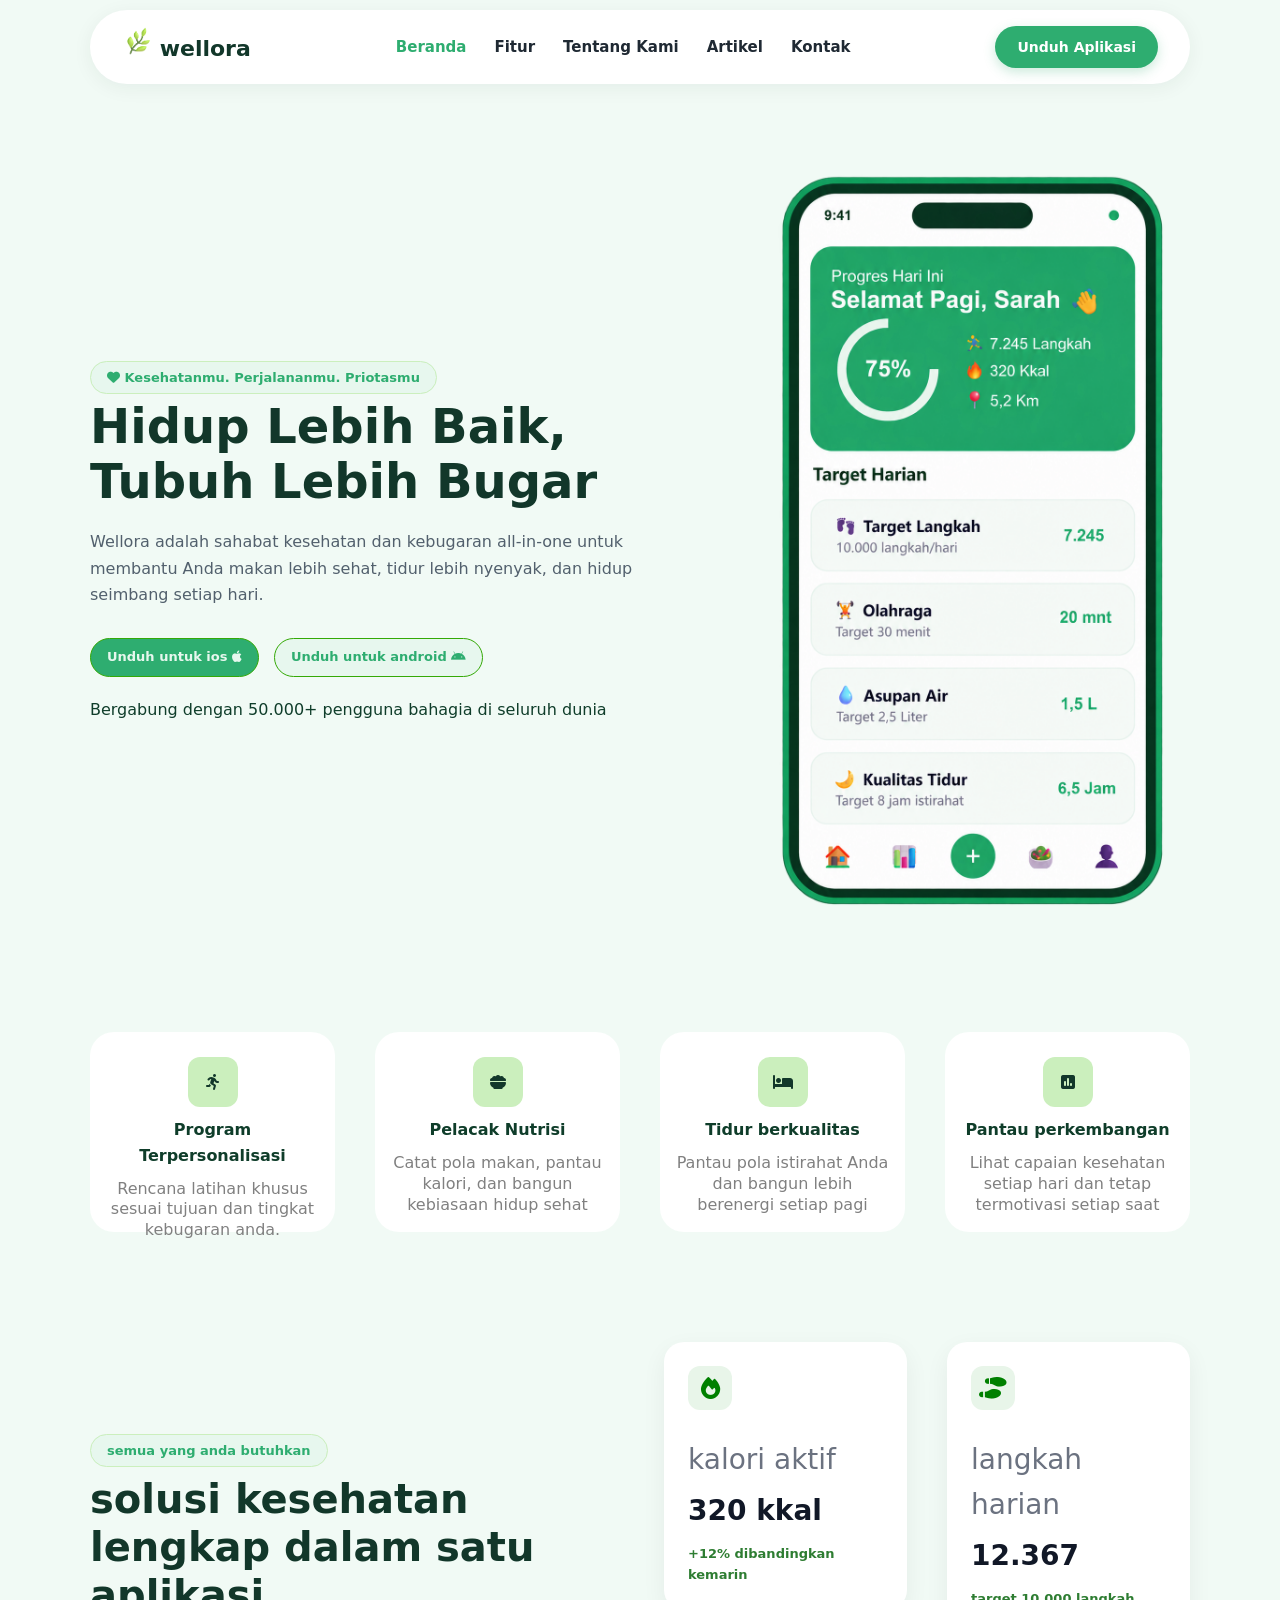
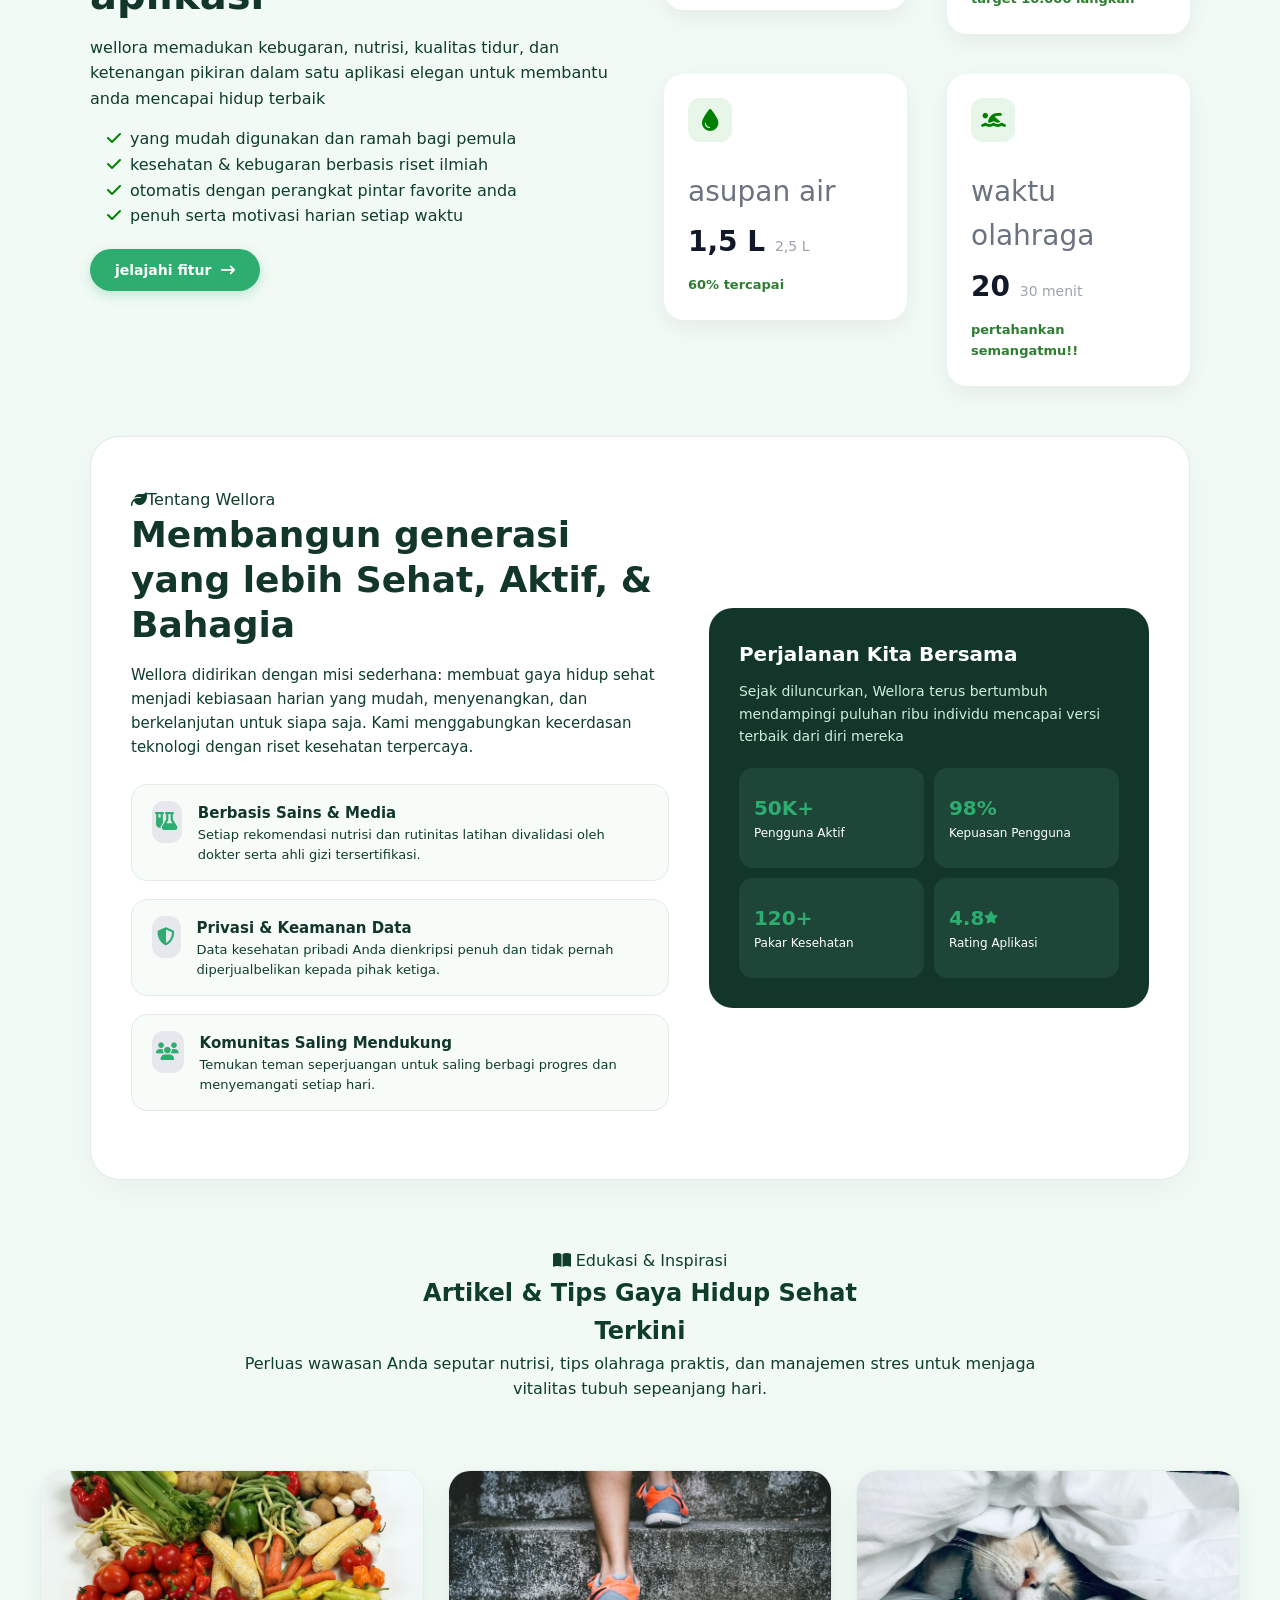
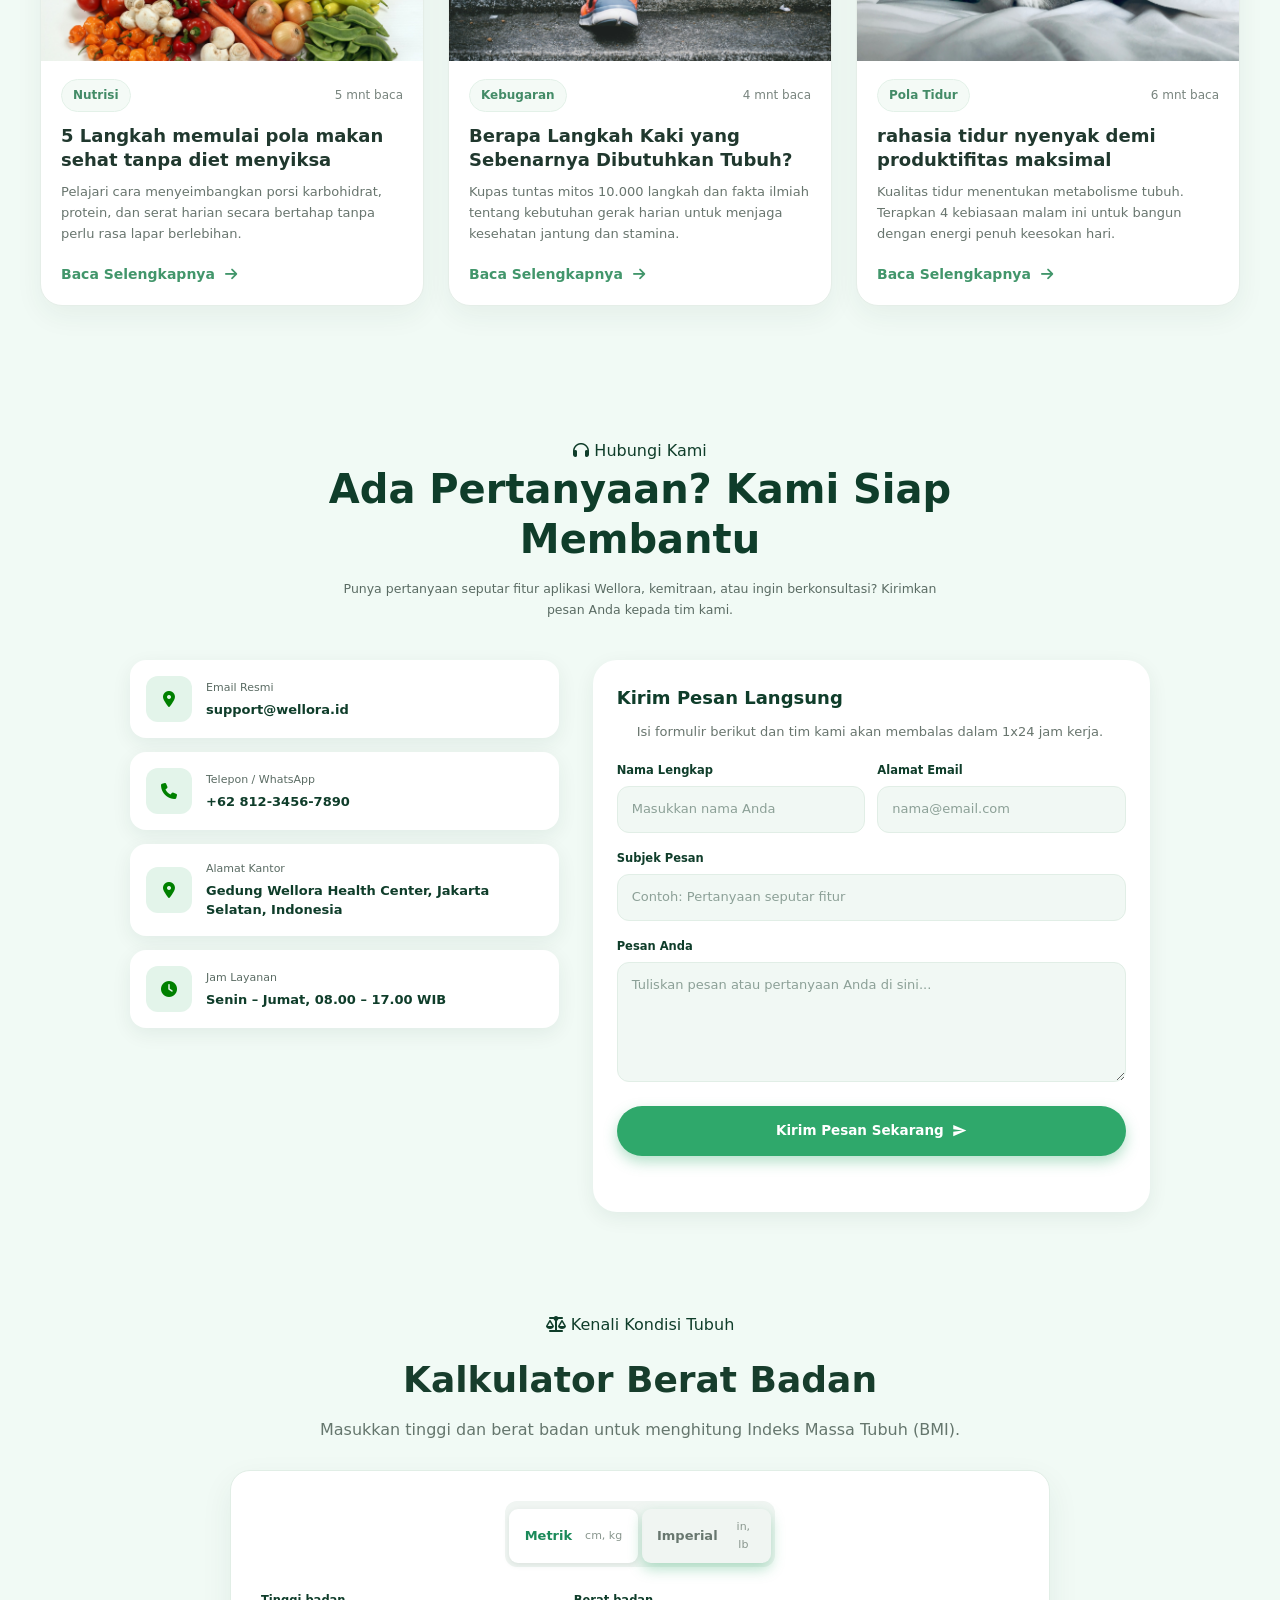
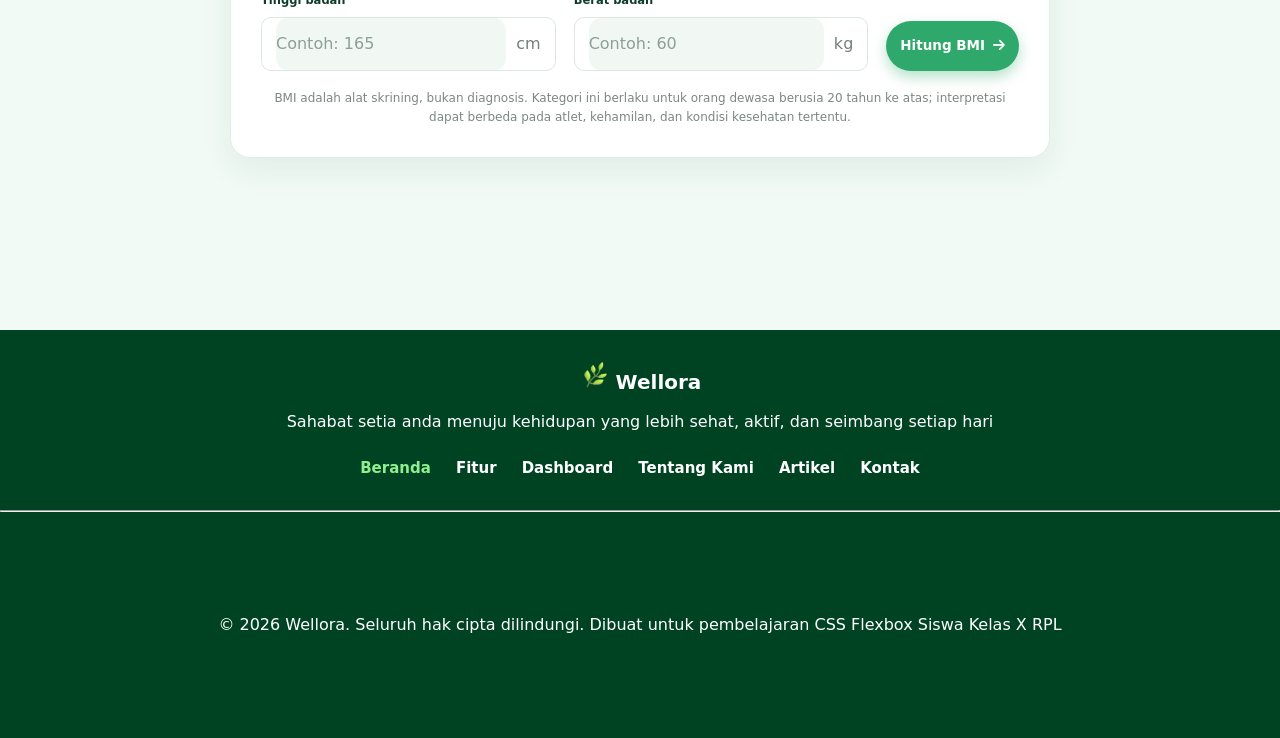
==== commit f8502a58: "Add files via upload" ====
--- a/index.html
+++ b/index.html
@@ -294,7 +294,7 @@
             <p class="deskripsi"></p>
         </a>
       </template>
-    <script src="wellora.js"></script>
+    <script src="./script.js"></script>
     <!-- kontak -->
     <section class="kontak" id="kontak">
     <div class="kontak-header">
@@ -434,7 +434,7 @@
       <i class="fa-solid fa-arrow-up"></i>
      </button>
 
-     <script src="wellora.js">
+     <script src="script.js">
       window.addEventListener('scroll',function() {
 
         const btnTop = document.getElementById('btnback')
